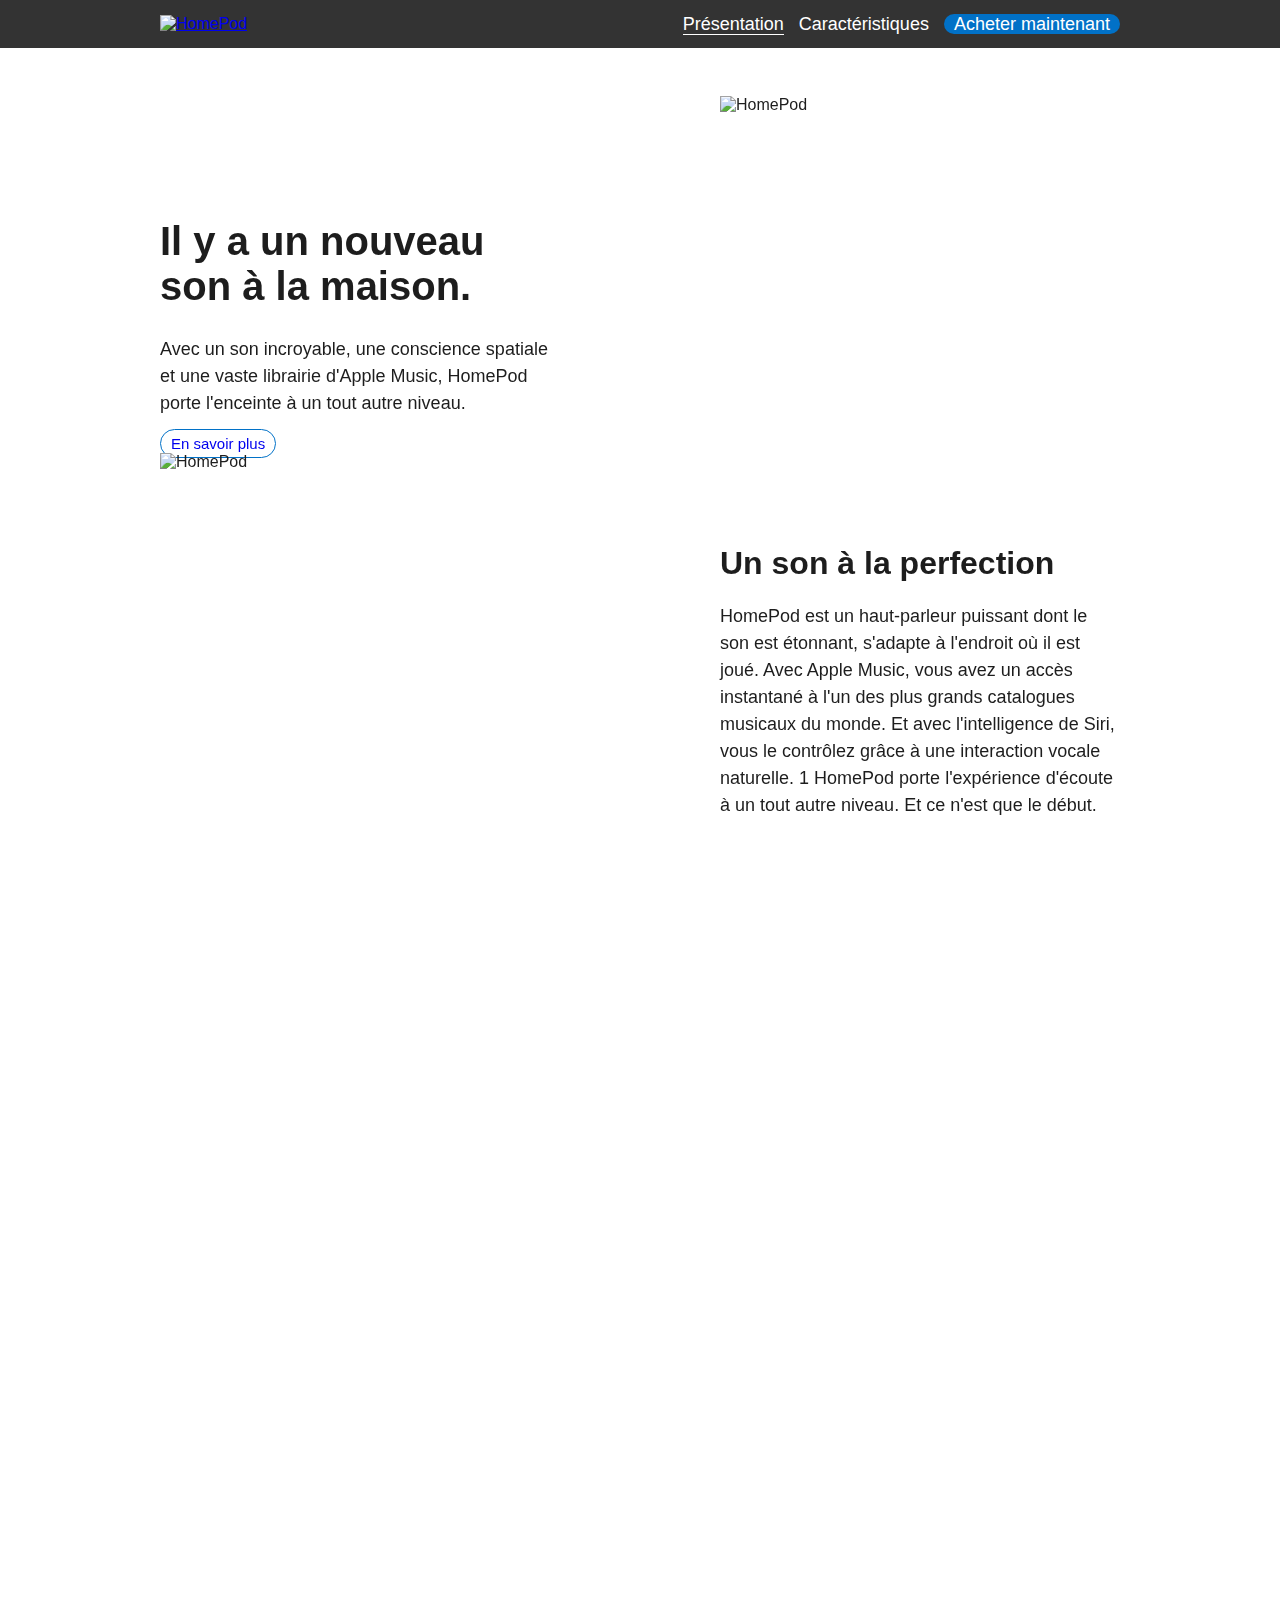
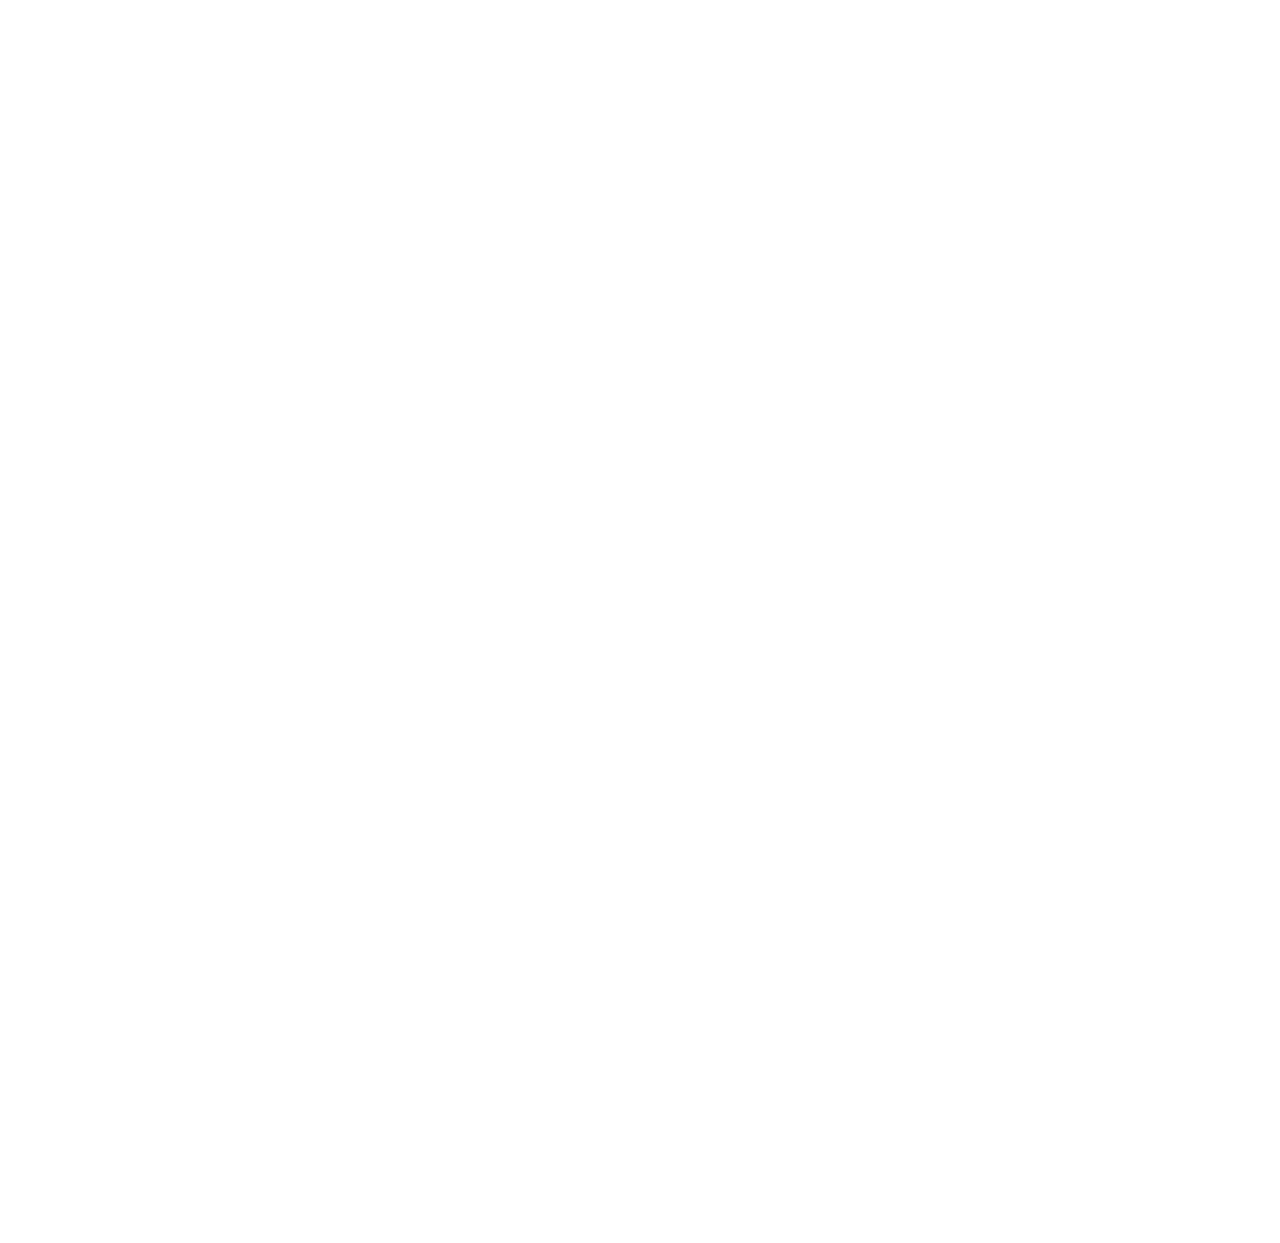
==== TEST/index.html @ 2de63aba "commit 14" ====
<!DOCTYPE html>
<html lang="fr">
<head>
	<meta charset="utf-8"/>
	<title>HomePod</title>
	<meta name="HomePod" content="description de ma page"/>
	<link rel="stylesheet" href="styles/main.css">
	<link rel="stylesheet" href="styles/main_media.css">
	<link href="https://unpkg.com/aos@2.3.1/dist/aos.css" rel="stylesheet">
</head>
<body>
	<header >
		<nav class="container ">
			<a class="logo"href="index.html" title="HomePod.fr">
				<img src="images/logo.png" alt="HomePod">
			</a>
			<div class="menu">
				<ul class="container_flex">
					<li>
						<a href="index.html" title="Présentation" class="current">Présentation</a>
					</li>
					<li>
						<a href="caracteristiques.html" title="Caractéristiques">Caractéristiques</a>
					</li>
					<li>
						<a  class="button_achat" href="achat.html" title="Caractéristiques">Acheter maintenant</a>
					</li>
					
				</ul>
			</div>
		</nav>
	</header>
	<main  class="container">
		<div data-aos="fade-up" data-aos-duration="1500" class=" premier container">
			<div class="premierPos">
				<div class="premier_titre_texte">
					<h1>Il y a un nouveau son à la maison.</h1>
					<p>
						Avec un son incroyable, une conscience spatiale et une vaste librairie d'Apple Music,
						HomePod porte l'enceinte à un tout autre niveau.
					</p>
					<div class="video_pub">
						<a target="_blank" href="https://www.youtube-nocookie.com/embed/305ryPvU6A8?auplay=1" title="pub">En savoir plus</a>
					</div>
				</div>
				<div class="premier_titre_image">
					<img src="images/presentation/homepod_carac.png" alt="HomePod">
				</div>
			</div>
		</div>
		<div data-aos="fade-up" data-aos-duration="1500" class="deuxiemePos">
			<div class="deuxieme_titre_image">
				<img src="images/presentation/homepod_top.png" alt="HomePod">
			</div>
			<div class="deuxieme_titre_texte">
				<h1>Un son à la perfection</h1>
				<p>
					HomePod est un haut-parleur puissant dont le son est étonnant, s'adapte à l'endroit où il est joué. Avec Apple Music, vous avez un accès instantané à l'un des plus grands catalogues musicaux du monde. Et avec l'intelligence de Siri, vous le contrôlez grâce à une interaction vocale naturelle. 1 HomePod porte l'expérience d'écoute à un tout autre niveau. Et ce n'est que le début.
				</p>
			</div>
		</div>
	</div>
	<div data-aos="fade-up" data-aos-duration="1500" class="container">
		<div class="slider">
			<div class="sliderContainer" style="left:0;">
				<div classe="sliderContainer_text">
					<img src="images/presentation/slider/homePod_entier.png" alt="Items 1">
				</div>
				<div classe="sliderContainer_text">
					<img src="images/presentation/slider/image1slide_nontexte.png" alt="Items 2">
				</div>
				<div>
					<img src="images/presentation/slider/image2slide2text1.png" alt="Items 3">
					<div >
						<h2>
							Des basses profondes 
							qui emplissent l’espace.
						</h2>
						<p>
							Le boomer longue portée conçu par Apple est placé au sommet de l’enceinte, orienté vers le haut, ce qui crée une large gamme de basses profondes qui surpasse celle de n’importe quelle enceinte traditionnelle. Un ensemble de six micros, associé 
							à un micro interne avec égaliseur 
							de basses, analyse et compense l’effet 
							de la pièce sur la réponse dans les graves, afin de produire un son riche et régulier. Un puissant moteur pilote le diaphragme sur 20 mm, un exploit pour une enceinte de cette taille. Ainsi les basses se détachent parfaitement, même à faible volume.
						</p>
					</div>
				</div>
				<div classe="sliderContainer_text">
					
					<img src="images/presentation/slider/image3slide3text2.png" alt="Items 4">
					<div>
						<h2>
							Même de loin, 
							il vous entend très bien.
						</h2>
						<p >
							Grâce à six micros placés en cercle, le HomePod capte le son dans toute la pièce. Lorsque vous dites « Dis Siri », le traitement avancé du signal, associé à l’annulation de l’écho et du bruit, permet au HomePod de vous entendre sans que vous ayez à élever la voix, même si vous êtes à l’autre bout de la pièce et que la musique est forte. Dès que le HomePod reconnaît les mots « Dis Siri », ce que vous dites est chiffré et envoyé de façon anonyme aux serveurs Apple, sans être relié à votre identifiant Apple.
						</p>
					</div>
				</div>
				<div>
					
					<img src="images/presentation/slider/image4slide4text3.png" alt="Items 5">
					<div>
						<h2>
							Un son haute fidélité 
							incroyablement enveloppant.
						</h2>
						<p classe="sliderContainer_text">
							Spécialement conçu pour le HomePod, un ensemble de sept tweeters à faisceaux acoustiques, chacun ayant son propre amplificateur, crée un contrôle directionnel exceptionnel. Dotés d’un design à pavillon replié et placés autour de la base, ils envoient le flux musical vers le centre, puis depuis le bas selon un schéma à 360°, ce qui se traduit par une sensation de l’espace très enveloppante. Cela élimine pratiquement toute réflexion sur des surfaces planes et permet d’offrir un son haute définition parfaitement cohérent.
						</p>
					</div>
				</div>
				<div>
					<img src="images/presentation/slider/image1slide.png" alt="Items 2">
					<div>
						<h2>
							Jamais une enceinte
							n’avait eu un tel QI.
						</h2>
						<p classe="sliderContainer_text">
							Une puce A8 conçue par Apple orchestre toutes les remarquables innovations audio qu’intègre le HomePod. Notamment un traitement avancé du signal qui permet à Siri de vous entendre malgré la musique. Un traitement en temps réel digne d’un studio qui maximise les basses tout en réduisant la distorsion à son minimum. Une mise en mémoire tampon encore plus rapide que le temps réel. Et l’upmixing du son direct et du son ambiant. Résultat ? Un son exceptionnel, à chaque écoute.
						</p>
					</div>
				</div>
				<div>
					<img src="images/presentation/slider/homePod_entier_text.png" alt="Items 6">
					<div>
						<h2>
							Jamais une enceinte
							n’avait eu un tel QI.
						</h2>
						<p>
							Le HomePod s’habille d’un tissu mesh d’un seul tenant, pour une esthétique et des performances acoustiques optimales. Disponible en blanc et en gris sidéral, c’est un plaisir à regarder — et à écouter — où que vous soyez dans la pièce.
						</p>
					</div>
				</div>
			</div>
			<div class="navigation">
				<button class="left"><</button>
				<button class="right">></button>
			</div>
			<ul class="pagination">
			</ul>
		</div>
	</div>
	<section data-aos="fade-up" data-aos-duration="1500" class="container">
		<h2 data-aos="fade-up" data-aos-duration="1500">
			Il comprend l’espace. Auto­matiquement.
		</h2>
		<div data-aos="fade-up" data-aos-duration="1500" class="video">
			<video muted autoplay loop id="videoPlayer"width="100%"
			height="auto">
			<source src="images/presentation/video_apple.mp4" type="video/mp4"/></video>
		</div>
		<div data-aos="fade-up" data-aos-duration="1500" class="minititle">
			<div class="info">
				<h3>
					Du sol au plafond
					et d’un mur à l’autre, un son harmonieux dans toute la pièce.
				</h3>
				<p>
					Placez le HomePod n’importe où dans la pièce. Avec la      perception   spatiale,
					il analyse l’acoustique, règle le son
					en fonction de sa propre position et sépare la musique en deux catégories : son direct et son ambiant. Le tout,
					de façon automatique. Le son direct,
					y compris les voix et instruments principaux, est dirigé vers le centre
					de la pièce, tandis que le son ambiant est diffusé dans les canaux gauche
					et droit, et renvoyé par le mur.
					Ainsi, l’espace tout entier se remplit de sonorités riches,parfaitement définies.
				</p>
			</div>
			<div class="info">
				<h3>
					Duo stéréo.Votre son prend une nouvelle dimension.
				</h3>
				<p>
					Une fois appairés, deux HomePod fonctionnent de concert    pour créer instantanément une scène sonore plus large, plus immersive qu’un système stéréo traditionnel. Chaque HomePod détecte automatiquement son emplacement dans la pièce et règle précisément la musique en accord avec l’autre, dès le premier morceau joué. Non seulement une paire stéréo
					de HomePod crée un son qui emplit davantage la pièce, mais elle fournit
					une excellente extension dans les graves, avec une reproduction plus profonde et plus précise des basses fréquences.
				</p>
			</div>
			<div class="info">
				<h3>
					AirPlay 2. Jouez votre musique dans toute
					la maison, depuis
					une même pièce.
				</h3>
				
				<p>
					Lorsque vous placez des HomePod dans plusieurs pièces, les enceintes communiquent entre elles via AirPlay. Vous pouvez donc demander à Siri de jouer du jazz dans le salon et la bande originale de Vaiana
					dans la chambre des enfants, ou de diffuser le même morceau dans toute la maison, de là où vous êtes
					à cet instant.
					Votre musique peut également vous suivre à mesure que vous évoluez dans la maison : il suffit de demander à Siri de déplacer le morceau d’un HomePod à l’autre.
				</p>
			</div>
		</div>
		<!--
			<article class="column">
				<div class="article1_3">
					<h3>
						Du sol au plafond
						et d’un mur à l’autre, un son harmonieux dans toute la pièce.
					</h3>
					<p>
						Placez le HomePod n’importe où dans la pièce. Avec la perception   spatiale,
						il analyse l’acoustique, règle le son
						en fonction de sa propre position et sépare la musique en deux catégories : son direct et son ambiant. Le tout,
						de façon automatique. Le son direct,
						y compris les voix et instruments principaux, est dirigé vers le centre
						de la pièce, tandis que le son ambiant est diffusé dans les canaux gauche
						et droit, et renvoyé par le mur.
						Ainsi, l’espace tout entier se remplit de sonorités riches, parfaitement définies.
					</p>
				</div>
				<div class="article1_3">
					<h3>
						Duo stéréo.Votre son prend une nouvelle dimension.
					</h3>
					<p>
						Une fois appairés, deux HomePod fonctionnent de concert pour créer instantanément une scène sonore plus large, plus immersive qu’un système stéréo traditionnel. Chaque HomePod détecte automatiquement son emplacement dans la pièce et règle précisément la musique en accord avec l’autre, dès le premier morceau joué. Non seulement une paire stéréo
						de HomePod crée un son qui emplit davantage la pièce, mais elle fournit
						une excellente extension dans les graves, avec une reproduction plus profonde et plus précise des basses fréquences.
					</p>
				</div>
				
				<div class="article1_3">
					<h3>
						AirPlay 2. Jouez votre musique dans toute
						la maison, depuis
						une même pièce.
					</h3>
					<p>
						Lorsque vous placez des HomePod dans plusieurs pièces, les enceintes communiquent entre elles via AirPlay. Vous pouvez donc demander à Siri de jouer du jazz dans le salon et la bande originale de Vaiana
						dans la chambre des enfants, ou de diffuser le même morceau dans toute la maison, de là où vous êtes
						à cet instant.
						Votre musique peut également vous suivre à mesure que vous évoluez dans la maison : il suffit de demander à Siri de déplacer le morceau d’un HomePod à l’autre.
					</p>
					<button>
						<a class="achat" href="achat.html" title="Achat">En savoir plus sur AirPlay</a>
					</button>
				</div>
			</article>
		-->
		<article class="audio">
			<h2 data-aos="fade-up" data-aos-duration="1500">Diffusez de l’audio en streaming
				depuis plus de sources, avec AirPlay.</h2>
				<div data-aos="fade-up" data-aos-duration="2500" class="icon_audio">
					<img src="images/presentation/logo_audio/icon_audible.jpg" alt="Audible">
					<img src="images/presentation/logo_audio/icon_livre.jpg" alt="Livre">
					<img src="images/presentation/logo_audio/icon_music.jpg" alt="Amazon Music">
					<img src="images/presentation/logo_audio/icon_spotify.jpg" alt="Potify">
					<img src="images/presentation/logo_audio/icon_apple_music.jpg" alt="Apple Music">
					<img src="images/presentation/logo_audio/icon_podcast.jpg" alt="Podcast">
					<img src="images/presentation/logo_audio/franceinter_icon_large.jpg" alt="Podcast">
					<img src="images/presentation/logo_audio/nrj_icon_large.jpg" alt="Podcast">
					<img src="images/presentation/logo_audio/rmc_icon_large.jpg" alt="Podcast">
					<img src="images/presentation/logo_audio/skyrock_icon_large.jpg" alt="Podcast">
				</div>
			</article>
			<article data-aos="fade-up" data-aos-duration="1500" class="assistant">
				<div class="assistant_image">
					<img src="images/presentation/homepod_noir_blanc.png" alt="">
				</div>
				<div class="assistant_text">
					<h3>Le HomePod abrite un assistant très intelligent.</h3>
					<p>
						Que vous souhaitiez connaître
						l’état de la circulation, les dernières actualités,
						les résultats sportifs ou tout simplement vous pro­gram­mer des rappels divers, Siri est là pour vous prêter main‑forte. Vous pouvez également pro­gram­mer,
						annuler et vérifier vos rendez‑vous inscrits dans Calendrier. Fini, les retards et autres occasions manquées.
					</p>
				</div>
			</article>
		</section>
		
	</main>
	<script src="https://unpkg.com/aos@2.3.1/dist/aos.js"></script>
	<script>
		AOS.init();
	</script>
	<script src="scripts/main.js"></script>
	
</body>
</html>
---- TEST/styles/main.css ----
body {
    margin: 0;
    padding: 0;
    font-family: "SF Pro Text", "Arial", sans-serif;
    font-size: 16px;
    color: #1D1D1D;
}

.container {
    width: 960px;
    margin: 0 auto;
}

img{
    max-width: 100%;
  }


/* HEADER */

header{
    background-color: #333333;
    width: 100%;
}

header img {
    width: 36px;
}

header nav {
    width: 960px;
    height: 48px;
    margin: 0 auto;
    display: flex;
    align-items: center;
    justify-content: space-between;
}

header .menu .container_flex {
    display: flex;
    justify-content: flex-end;
    list-style: none;
}

header nav ul li a {
    text-decoration: none;
    color: white;
    margin-left: 15px;
    font-size: 18px;
}

header nav ul .button_achat{
    background-color:#0171C7;
    border-radius: 15px;
    padding: 0 10px;
    color: white;
    border: none;
    text-decoration: none;
}

header nav ul .button_achat a {
    color: white;
    font-size: 18px;
}

header nav ul li a.current, nav li a:hover{
    border-bottom:1px solid #ffffff;
}

/* HEADER */

/* MAIN */

.premierPos {
    display: flex;
    justify-content: space-between;
}

.premier_titre_texte {
    margin-top: 15%;
    width: 400px;
}

.premier_titre_texte h1{
    font-size: 40px;
    line-height: 45px;
    
}

.premier_titre_texte p{
    font-size: 18px;
    line-height: 27px;
}

.premier_titre_image {
    margin-top: 5%;
    margin-right: 0;
    width: 400px;   
}

.video_pub  a {
    text-decoration: none;
    font-size: 15px;
    padding: 5px 10px;
    border-radius: 15px;
    border: 1px solid #0171C7;
}

.deuxiemePos {
    display: flex;
    justify-content: space-between;
    margin-bottom: 100px;
}

.deuxieme_titre_texte {
    margin-top: 70px;
    width: 400px;
}

.deuxieme_titre_texte h1{
    font-size: 32px;
    line-height: 38px;
    
}

.deuxieme_titre_texte p{
    font-size: 18px;
    line-height: 27px;
}

.deuxieme_titre_image {
    margin-top: 0;
    margin-right: 0;
    width: 500px; 
}

.deuxieme_titre_image img {
    margin-top:0;
    margin-left: 0;
    width : 500px;
    height: 500px;
}

/* SLIDER */

.slider{
    margin:20px 0px;
    width:100%;
    height:510px;
    position:relative;
    overflow:hidden;
    margin-bottom: 100px;
}

.sliderContainer{
    position:absolute;
    top : 0px;
    transition:ease-in 0.5s all;
    will-change: left;
}

.slider{
    margin:20px 0px;
    width:100%;
    height:520px;
    position:relative;
    overflow:hidden;
}

.sliderContainer{
    position:absolute;
    display:flex;
    transition:ease-in 0.5s all;
    will-change: left;
}
.sliderContainer div{
    position: relative;
}
.sliderContainer div div{
    position: absolute;
    width: 280px;
    right: 10%;
    top: 5%;
}

.sliderContainer p {
    color: #1d1d11b0;
}



.left{
    text-decoration: none;
    border: none;
    position: absolute;
    left: 25px;
    top: 50%;
    font-size: 20px;
    color: black;
    background-color: none;
    background-color: rgba(255, 255, 255, 0);
}
.right{
    text-decoration: none;
    border: none;
    position: absolute;
    right: 20px;
    top: 50%;
    font-size: 25px;
    color: black;
    background-color: rgba(255, 255, 255, 0);
    
}

.pagination{
    position: absolute;
    width: 100%;
    display: flex;
    justify-content: center;
    right: 0px;
    bottom: 0px;
    list-style: none;
}

.point{
    height: 10px;
    width: 10px;
    border-radius: 50%;
    border-color: #333333;
    margin: 0px 5px;
    background-color: #BCBCBC;
}
.point.current{
    background: #333333;
}
/* SLIDER */

/* VIDEO */

section > h2 {
    padding: 50px;
    width: 40%;
    margin: 0 auto;
    text-align: center;
    font-size: 32px;
    line-height: 38px;
}

.video {
    margin-bottom: 50px;
}





/* ARTICLE */

.minititle{
    color: black;
    display: flex;
    justify-content: space-between;
    flex-wrap:wrap;
    align-content:flex-start;
    margin-top: 6%;  
}

.minititle .info {
    width: 30%;
    cursor: pointer;
    
}


.minititle .info h3::after {
    content:"v";
    float: right;
    transition: all .3s linear;
    width:13px;
    height:19px;
    
    
}

.info .is_open h3::after{
	transform: rotate(180deg);
}

.minititle .info p{
    overflow: hidden;
    color: #1d1d11b0;
    transition: all .3s;
}

.audio h2 {
    width: 500px;
    font-size: 32px;
    line-height: 48px;
    margin: 0 auto;
    text-align: center;
    margin-bottom: 50px;
}

.icon_audio {
    display: flex;
    justify-content: center;

}
.icon_audio img {
    margin: 0 5px;
    margin-bottom: 100px;
}

.assistant {
    display: flex;
    justify-content: space-between;
}
.assistant .assitant_image img{
    margin-top: 0px;
    margin-right: 0;
    
    
}

.assistant .assistant_text {
    margin-top: 35px;
    
    width: 370px;
}

.assistant .assistant_text h2 {
    font-size: 22px;
    line-height: 33px;
    color: black;
}

.assistant .assistant_text p {
    font-size: 15px;
    line-height: 22.5px;
    color: #707070;
}
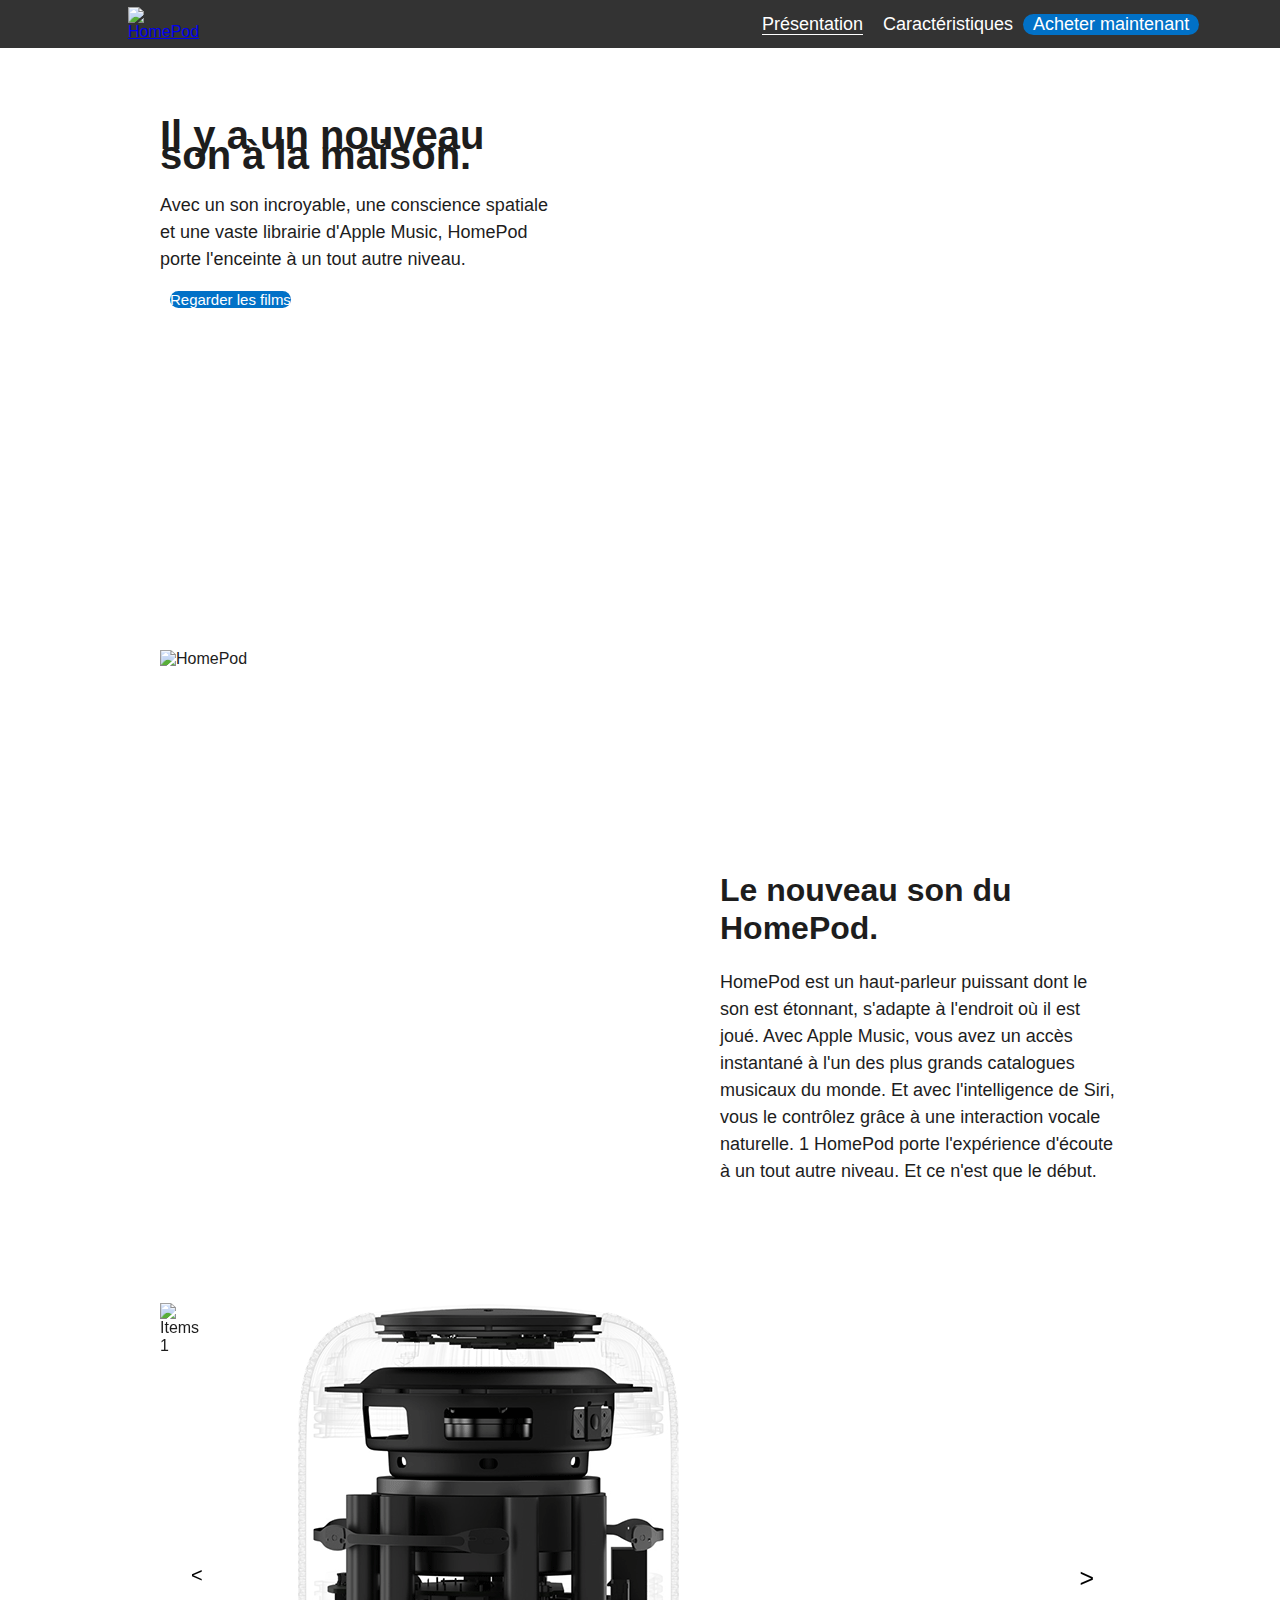
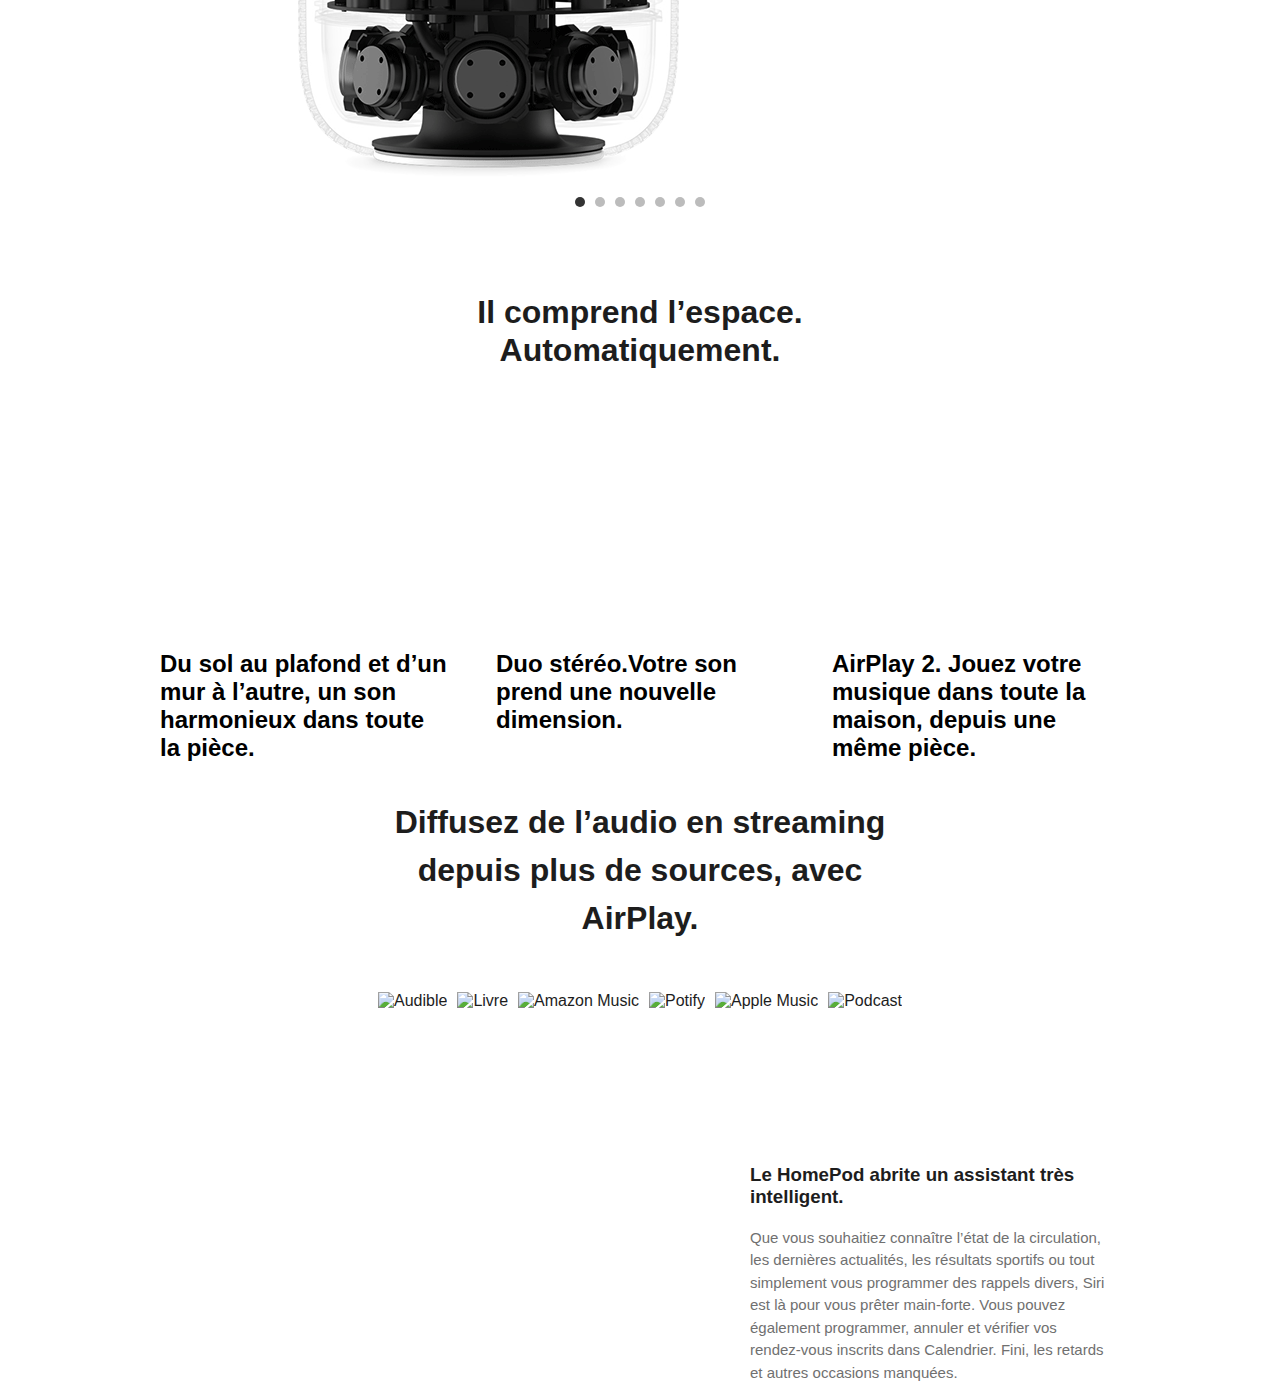
==== commit e8ab3a00: "commit 12" ====
--- a/TEST/index.html
+++ b/TEST/index.html
@@ -5,33 +5,30 @@
 	<title>HomePod</title>
 	<meta name="HomePod" content="description de ma page"/>
 	<link rel="stylesheet" href="styles/main.css">
-	<link rel="stylesheet" href="styles/main_media.css">
-	<link href="https://unpkg.com/aos@2.3.1/dist/aos.css" rel="stylesheet">
 </head>
 <body>
 	<header >
-		<nav class="container ">
-			<a class="logo"href="index.html" title="HomePod.fr">
+		<nav class="containerMenu1 ">
+			<a href="index.html" title="HomePod.fr">
 				<img src="images/logo.png" alt="HomePod">
 			</a>
-			<div class="menu">
-				<ul class="container_flex">
+			<div class="containerMenu2">
+				<ul class="container container_flex">
 					<li>
 						<a href="index.html" title="Présentation" class="current">Présentation</a>
 					</li>
 					<li>
 						<a href="caracteristiques.html" title="Caractéristiques">Caractéristiques</a>
 					</li>
-					<li>
-						<a  class="button_achat" href="achat.html" title="Caractéristiques">Acheter maintenant</a>
+					<li class="button_achat">
+						<a class="achat" href="achat.html" title="Achat">Acheter maintenant</a>
 					</li>
-					
 				</ul>
 			</div>
 		</nav>
 	</header>
-	<main  class="container">
-		<div data-aos="fade-up" data-aos-duration="1500" class=" premier container">
+	<main class="container">
+		<div class=" premier container">
 			<div class="premierPos">
 				<div class="premier_titre_texte">
 					<h1>Il y a un nouveau son à la maison.</h1>
@@ -39,39 +36,39 @@
 						Avec un son incroyable, une conscience spatiale et une vaste librairie d'Apple Music,
 						HomePod porte l'enceinte à un tout autre niveau.
 					</p>
-					<div class="video_pub">
-						<a target="_blank" href="https://www.youtube-nocookie.com/embed/305ryPvU6A8?auplay=1" title="pub">En savoir plus</a>
-					</div>
+					<a class="video_pub" href="videopub.html" title="pub">Regarder les films</a>
 				</div>
 				<div class="premier_titre_image">
-					<img src="images/presentation/homepod_carac.png" alt="HomePod">
-				</div>
-			</div>
-		</div>
-		<div data-aos="fade-up" data-aos-duration="1500" class="deuxiemePos">
+					
+				</div>
+			</div>
+		</div>
+		<div class="deuxiemePos">
 			<div class="deuxieme_titre_image">
 				<img src="images/presentation/homepod_top.png" alt="HomePod">
 			</div>
 			<div class="deuxieme_titre_texte">
-				<h1>Un son à la perfection</h1>
+				<h1>Le nouveau son du HomePod.</h1>
 				<p>
 					HomePod est un haut-parleur puissant dont le son est étonnant, s'adapte à l'endroit où il est joué. Avec Apple Music, vous avez un accès instantané à l'un des plus grands catalogues musicaux du monde. Et avec l'intelligence de Siri, vous le contrôlez grâce à une interaction vocale naturelle. 1 HomePod porte l'expérience d'écoute à un tout autre niveau. Et ce n'est que le début.
 				</p>
 			</div>
 		</div>
 	</div>
-	<div data-aos="fade-up" data-aos-duration="1500" class="container">
+	<div class="container">
 		<div class="slider">
 			<div class="sliderContainer" style="left:0;">
-				<div classe="sliderContainer_text">
+				<div>
 					<img src="images/presentation/slider/homePod_entier.png" alt="Items 1">
-				</div>
-				<div classe="sliderContainer_text">
-					<img src="images/presentation/slider/image1slide_nontexte.png" alt="Items 2">
-				</div>
-				<div>
+					
+				</div>
+				<div>
+					<img src="images/presentation/slider/image1slide.png" alt="Items 2">
+				</div>
+				<div>
+					
 					<img src="images/presentation/slider/image2slide2text1.png" alt="Items 3">
-					<div >
+					<div>
 						<h2>
 							Des basses profondes 
 							qui emplissent l’espace.
@@ -84,7 +81,7 @@
 						</p>
 					</div>
 				</div>
-				<div classe="sliderContainer_text">
+				<div>
 					
 					<img src="images/presentation/slider/image3slide3text2.png" alt="Items 4">
 					<div>
@@ -92,7 +89,7 @@
 							Même de loin, 
 							il vous entend très bien.
 						</h2>
-						<p >
+						<p>
 							Grâce à six micros placés en cercle, le HomePod capte le son dans toute la pièce. Lorsque vous dites « Dis Siri », le traitement avancé du signal, associé à l’annulation de l’écho et du bruit, permet au HomePod de vous entendre sans que vous ayez à élever la voix, même si vous êtes à l’autre bout de la pièce et que la musique est forte. Dès que le HomePod reconnaît les mots « Dis Siri », ce que vous dites est chiffré et envoyé de façon anonyme aux serveurs Apple, sans être relié à votre identifiant Apple.
 						</p>
 					</div>
@@ -105,7 +102,7 @@
 							Un son haute fidélité 
 							incroyablement enveloppant.
 						</h2>
-						<p classe="sliderContainer_text">
+						<p>
 							Spécialement conçu pour le HomePod, un ensemble de sept tweeters à faisceaux acoustiques, chacun ayant son propre amplificateur, crée un contrôle directionnel exceptionnel. Dotés d’un design à pavillon replié et placés autour de la base, ils envoient le flux musical vers le centre, puis depuis le bas selon un schéma à 360°, ce qui se traduit par une sensation de l’espace très enveloppante. Cela élimine pratiquement toute réflexion sur des surfaces planes et permet d’offrir un son haute définition parfaitement cohérent.
 						</p>
 					</div>
@@ -117,13 +114,13 @@
 							Jamais une enceinte
 							n’avait eu un tel QI.
 						</h2>
-						<p classe="sliderContainer_text">
+						<p>
 							Une puce A8 conçue par Apple orchestre toutes les remarquables innovations audio qu’intègre le HomePod. Notamment un traitement avancé du signal qui permet à Siri de vous entendre malgré la musique. Un traitement en temps réel digne d’un studio qui maximise les basses tout en réduisant la distorsion à son minimum. Une mise en mémoire tampon encore plus rapide que le temps réel. Et l’upmixing du son direct et du son ambiant. Résultat ? Un son exceptionnel, à chaque écoute.
 						</p>
 					</div>
 				</div>
 				<div>
-					<img src="images/presentation/slider/homePod_entier_text.png" alt="Items 6">
+					<img src="images/presentation/slider/homePod_entier_text.png" alt="Items 6">-->
 					<div>
 						<h2>
 							Jamais une enceinte
@@ -143,21 +140,21 @@
 			</ul>
 		</div>
 	</div>
-	<section data-aos="fade-up" data-aos-duration="1500" class="container">
-		<h2 data-aos="fade-up" data-aos-duration="1500">
+	<section class="container">
+		<h2>
 			Il comprend l’espace. Auto­matiquement.
 		</h2>
-		<div data-aos="fade-up" data-aos-duration="1500" class="video">
+		<div class="video">
 			<video muted autoplay loop id="videoPlayer"width="100%"
 			height="auto">
 			<source src="images/presentation/video_apple.mp4" type="video/mp4"/></video>
 		</div>
-		<div data-aos="fade-up" data-aos-duration="1500" class="minititle">
+		<div class="minititle">
 			<div class="info">
-				<h3>
+				<h2>
 					Du sol au plafond
 					et d’un mur à l’autre, un son harmonieux dans toute la pièce.
-				</h3>
+				</h2>
 				<p>
 					Placez le HomePod n’importe où dans la pièce. Avec la      perception   spatiale,
 					il analyse l’acoustique, règle le son
@@ -170,9 +167,9 @@
 				</p>
 			</div>
 			<div class="info">
-				<h3>
+				<h2>
 					Duo stéréo.Votre son prend une nouvelle dimension.
-				</h3>
+				</h2>
 				<p>
 					Une fois appairés, deux HomePod fonctionnent de concert    pour créer instantanément une scène sonore plus large, plus immersive qu’un système stéréo traditionnel. Chaque HomePod détecte automatiquement son emplacement dans la pièce et règle précisément la musique en accord avec l’autre, dès le premier morceau joué. Non seulement une paire stéréo
 					de HomePod crée un son qui emplit davantage la pièce, mais elle fournit
@@ -180,11 +177,11 @@
 				</p>
 			</div>
 			<div class="info">
-				<h3>
+				<h2>
 					AirPlay 2. Jouez votre musique dans toute
 					la maison, depuis
 					une même pièce.
-				</h3>
+				</h2>
 				
 				<p>
 					Lorsque vous placez des HomePod dans plusieurs pièces, les enceintes communiquent entre elles via AirPlay. Vous pouvez donc demander à Siri de jouer du jazz dans le salon et la bande originale de Vaiana
@@ -242,22 +239,18 @@
 			</article>
 		-->
 		<article class="audio">
-			<h2 data-aos="fade-up" data-aos-duration="1500">Diffusez de l’audio en streaming
+			<h2>Diffusez de l’audio en streaming
 				depuis plus de sources, avec AirPlay.</h2>
-				<div data-aos="fade-up" data-aos-duration="2500" class="icon_audio">
+				<div class="icon_audio">
 					<img src="images/presentation/logo_audio/icon_audible.jpg" alt="Audible">
 					<img src="images/presentation/logo_audio/icon_livre.jpg" alt="Livre">
 					<img src="images/presentation/logo_audio/icon_music.jpg" alt="Amazon Music">
 					<img src="images/presentation/logo_audio/icon_spotify.jpg" alt="Potify">
 					<img src="images/presentation/logo_audio/icon_apple_music.jpg" alt="Apple Music">
 					<img src="images/presentation/logo_audio/icon_podcast.jpg" alt="Podcast">
-					<img src="images/presentation/logo_audio/franceinter_icon_large.jpg" alt="Podcast">
-					<img src="images/presentation/logo_audio/nrj_icon_large.jpg" alt="Podcast">
-					<img src="images/presentation/logo_audio/rmc_icon_large.jpg" alt="Podcast">
-					<img src="images/presentation/logo_audio/skyrock_icon_large.jpg" alt="Podcast">
 				</div>
 			</article>
-			<article data-aos="fade-up" data-aos-duration="1500" class="assistant">
+			<article class="assistant">
 				<div class="assistant_image">
 					<img src="images/presentation/homepod_noir_blanc.png" alt="">
 				</div>
@@ -274,11 +267,6 @@
 		</section>
 		
 	</main>
-	<script src="https://unpkg.com/aos@2.3.1/dist/aos.js"></script>
-	<script>
-		AOS.init();
-	</script>
 	<script src="scripts/main.js"></script>
-	
 </body>
 </html>
--- a/TEST/styles/main.css
+++ b/TEST/styles/main.css
@@ -11,10 +11,61 @@
     margin: 0 auto;
 }
 
-img{
-    max-width: 100%;
-  }
-
+/* HEADER */
+
+header{
+    background-color: #333333;
+    
+}
+
+header img {
+    width: 36px;
+}
+
+.containerMenu1 {
+    width: 1024px;
+    height: 70px;
+    margin: 0 auto;
+    display: flex;
+    align-items: center;
+    justify-content: space-between;
+}
+
+header .containerMenu2 a {
+    margin: 10px;
+}
+
+
+nav ul {
+    display: flex;
+    justify-content: flex-end;
+    list-style: none;
+}
+
+nav ul li a {
+    text-decoration: none;
+    color: white;
+    margin: 10px;
+    font-size: 18px;
+}
+
+header nav ul .button_achat{
+    background-color:#0171C7;
+    border-radius: 15px;
+    color: white;
+    border: none;
+    text-decoration: none;
+}
+
+header nav ul .button_achat a {
+    text-decoration: none;
+    color: white;
+    font-size: 18px;
+}
+
+header nav ul li a.current, nav li a:hover{
+    border-bottom:1px solid #ffffff;
+}
 
 /* HEADER */
 
@@ -27,8 +78,8 @@
     width: 36px;
 }
 
-header nav {
-    width: 960px;
+header .containerMenu1 {
+    width: 1024px;
     height: 48px;
     margin: 0 auto;
     display: flex;
@@ -36,7 +87,12 @@
     justify-content: space-between;
 }
 
-header .menu .container_flex {
+header .containerMenu2 a {
+    margin: 10px;
+}
+
+
+header nav ul {
     display: flex;
     justify-content: flex-end;
     list-style: none;
@@ -45,20 +101,20 @@
 header nav ul li a {
     text-decoration: none;
     color: white;
-    margin-left: 15px;
+    margin: 10px;
     font-size: 18px;
 }
 
 header nav ul .button_achat{
     background-color:#0171C7;
     border-radius: 15px;
-    padding: 0 10px;
     color: white;
     border: none;
     text-decoration: none;
 }
 
 header nav ul .button_achat a {
+    text-decoration: none;
     color: white;
     font-size: 18px;
 }
@@ -70,20 +126,22 @@
 /* HEADER */
 
 /* MAIN */
-
+.premier {
+    margin-top: 50px;
+}
 .premierPos {
     display: flex;
     justify-content: space-between;
 }
 
 .premier_titre_texte {
-    margin-top: 15%;
+    margin-top: 0px;
     width: 400px;
 }
 
 .premier_titre_texte h1{
     font-size: 40px;
-    line-height: 45px;
+    line-height: 20px;
     
 }
 
@@ -93,18 +151,33 @@
 }
 
 .premier_titre_image {
-    margin-top: 5%;
+    margin-top: 0px;
     margin-right: 0;
-    width: 400px;   
-}
-
-.video_pub  a {
-    text-decoration: none;
+    width: 420px;
+    height: 552px;
+    background: url("../images/presentation/homepod_carac.png" )no-repeat;
+    
+}
+
+.premier_titre_texte a {
+    background-color:#0171C7;
+    border-radius: 15px;
+    color: white;
+    border: none;
+    text-decoration: none;
+}
+
+.premier_titre_texte a {
+    text-decoration: none;
+    color: white;
     font-size: 15px;
-    padding: 5px 10px;
-    border-radius: 15px;
-    border: 1px solid #0171C7;
-}
+    margin: 10px;
+}
+
+
+
+
+
 
 .deuxiemePos {
     display: flex;
@@ -113,7 +186,7 @@
 }
 
 .deuxieme_titre_texte {
-    margin-top: 70px;
+    margin-top: 200px;
     width: 400px;
 }
 
@@ -129,9 +202,8 @@
 }
 
 .deuxieme_titre_image {
-    margin-top: 0;
+    margin-top: 0px;
     margin-right: 0;
-    width: 500px; 
 }
 
 .deuxieme_titre_image img {
@@ -183,11 +255,6 @@
     top: 5%;
 }
 
-.sliderContainer p {
-    color: #1d1d11b0;
-}
-
-
 
 .left{
     text-decoration: none;
@@ -270,25 +337,8 @@
     cursor: pointer;
     
 }
-
-
-.minititle .info h3::after {
-    content:"v";
-    float: right;
-    transition: all .3s linear;
-    width:13px;
-    height:19px;
-    
-    
-}
-
-.info .is_open h3::after{
-	transform: rotate(180deg);
-}
-
 .minititle .info p{
     overflow: hidden;
-    color: #1d1d11b0;
     transition: all .3s;
 }
 
@@ -304,7 +354,6 @@
 .icon_audio {
     display: flex;
     justify-content: center;
-
 }
 .icon_audio img {
     margin: 0 5px;
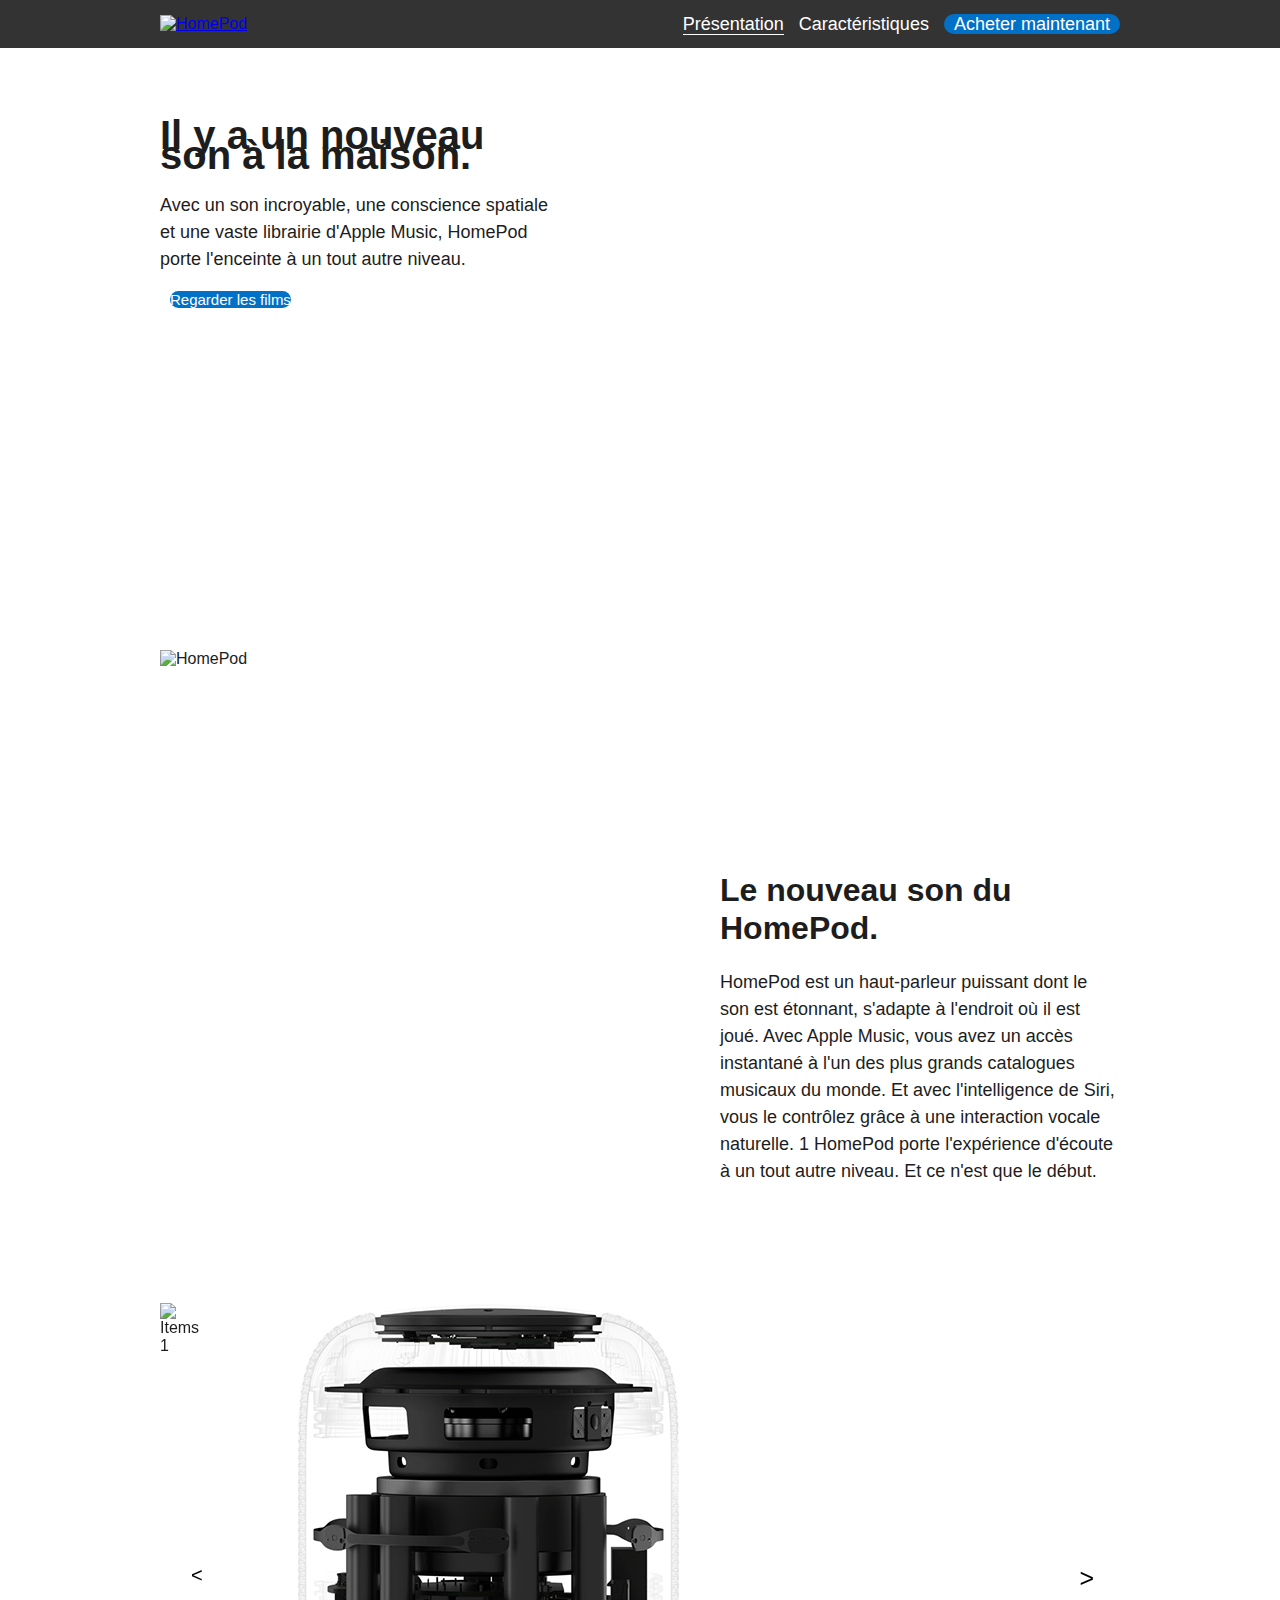
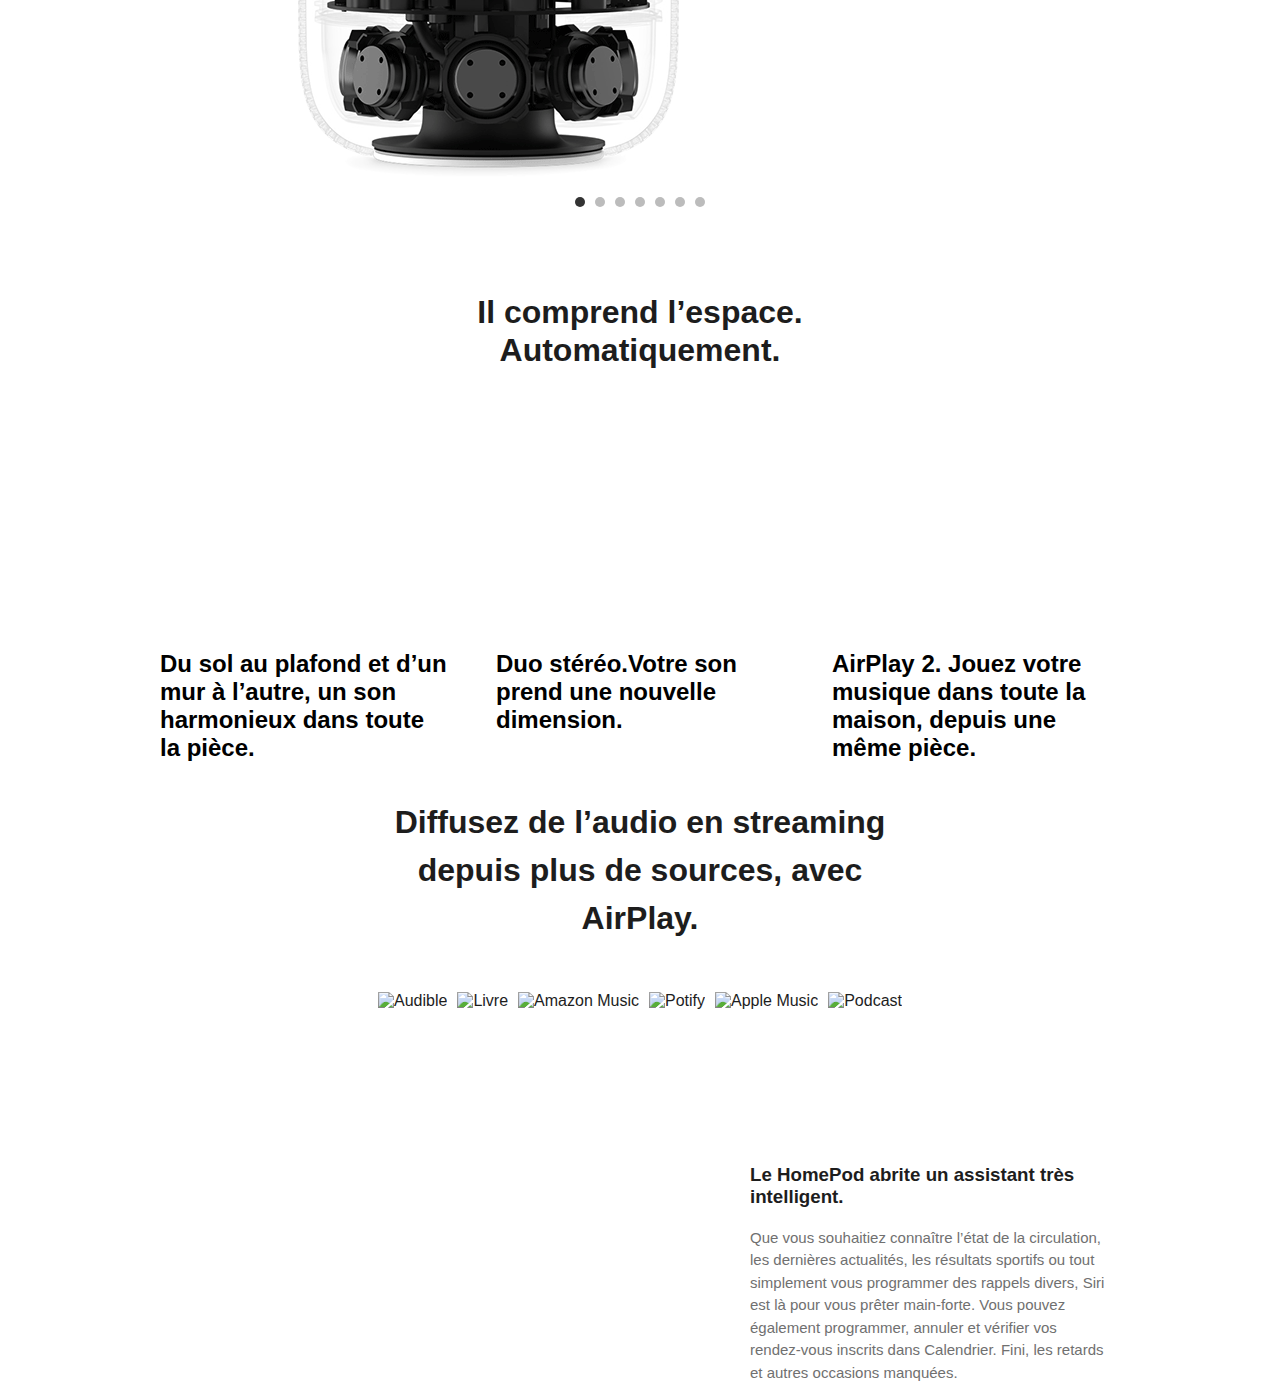
==== commit 4a616988: "commit 16" ====
--- a/TEST/index.html
+++ b/TEST/index.html
@@ -8,21 +8,22 @@
 </head>
 <body>
 	<header >
-		<nav class="containerMenu1 ">
-			<a href="index.html" title="HomePod.fr">
+		<nav class="container ">
+			<a class="logo"href="index.html" title="HomePod.fr">
 				<img src="images/logo.png" alt="HomePod">
 			</a>
-			<div class="containerMenu2">
-				<ul class="container container_flex">
+			<div class="menu">
+				<ul class="container_flex">
 					<li>
 						<a href="index.html" title="Présentation" class="current">Présentation</a>
 					</li>
 					<li>
 						<a href="caracteristiques.html" title="Caractéristiques">Caractéristiques</a>
 					</li>
-					<li class="button_achat">
-						<a class="achat" href="achat.html" title="Achat">Acheter maintenant</a>
+					<li>
+						<a  class="button_achat" href="achat.html" title="Caractéristiques">Acheter maintenant</a>
 					</li>
+
 				</ul>
 			</div>
 		</nav>
@@ -39,7 +40,7 @@
 					<a class="video_pub" href="videopub.html" title="pub">Regarder les films</a>
 				</div>
 				<div class="premier_titre_image">
-					
+
 				</div>
 			</div>
 		</div>
@@ -60,33 +61,33 @@
 			<div class="sliderContainer" style="left:0;">
 				<div>
 					<img src="images/presentation/slider/homePod_entier.png" alt="Items 1">
-					
+
 				</div>
 				<div>
 					<img src="images/presentation/slider/image1slide.png" alt="Items 2">
 				</div>
 				<div>
-					
+
 					<img src="images/presentation/slider/image2slide2text1.png" alt="Items 3">
 					<div>
 						<h2>
-							Des basses profondes 
+							Des basses profondes
 							qui emplissent l’espace.
 						</h2>
 						<p>
-							Le boomer longue portée conçu par Apple est placé au sommet de l’enceinte, orienté vers le haut, ce qui crée une large gamme de basses profondes qui surpasse celle de n’importe quelle enceinte traditionnelle. Un ensemble de six micros, associé 
-							à un micro interne avec égaliseur 
-							de basses, analyse et compense l’effet 
+							Le boomer longue portée conçu par Apple est placé au sommet de l’enceinte, orienté vers le haut, ce qui crée une large gamme de basses profondes qui surpasse celle de n’importe quelle enceinte traditionnelle. Un ensemble de six micros, associé
+							à un micro interne avec égaliseur
+							de basses, analyse et compense l’effet
 							de la pièce sur la réponse dans les graves, afin de produire un son riche et régulier. Un puissant moteur pilote le diaphragme sur 20 mm, un exploit pour une enceinte de cette taille. Ainsi les basses se détachent parfaitement, même à faible volume.
 						</p>
 					</div>
 				</div>
 				<div>
-					
+
 					<img src="images/presentation/slider/image3slide3text2.png" alt="Items 4">
 					<div>
 						<h2>
-							Même de loin, 
+							Même de loin,
 							il vous entend très bien.
 						</h2>
 						<p>
@@ -95,11 +96,11 @@
 					</div>
 				</div>
 				<div>
-					
+
 					<img src="images/presentation/slider/image4slide4text3.png" alt="Items 5">
 					<div>
 						<h2>
-							Un son haute fidélité 
+							Un son haute fidélité
 							incroyablement enveloppant.
 						</h2>
 						<p>
@@ -182,7 +183,7 @@
 					la maison, depuis
 					une même pièce.
 				</h2>
-				
+
 				<p>
 					Lorsque vous placez des HomePod dans plusieurs pièces, les enceintes communiquent entre elles via AirPlay. Vous pouvez donc demander à Siri de jouer du jazz dans le salon et la bande originale de Vaiana
 					dans la chambre des enfants, ou de diffuser le même morceau dans toute la maison, de là où vous êtes
@@ -219,7 +220,7 @@
 						une excellente extension dans les graves, avec une reproduction plus profonde et plus précise des basses fréquences.
 					</p>
 				</div>
-				
+
 				<div class="article1_3">
 					<h3>
 						AirPlay 2. Jouez votre musique dans toute
@@ -265,7 +266,7 @@
 				</div>
 			</article>
 		</section>
-		
+
 	</main>
 	<script src="scripts/main.js"></script>
 </body>
--- a/TEST/styles/main.css
+++ b/TEST/styles/main.css
@@ -11,54 +11,47 @@
     margin: 0 auto;
 }
 
-/* HEADER */
-
 header{
     background-color: #333333;
-    
+    width: 100%;
 }
 
 header img {
     width: 36px;
 }
 
-.containerMenu1 {
-    width: 1024px;
-    height: 70px;
+header nav {
+    width: 960px;
+    height: 48px;
     margin: 0 auto;
     display: flex;
     align-items: center;
     justify-content: space-between;
 }
 
-header .containerMenu2 a {
-    margin: 10px;
-}
-
-
-nav ul {
+header .menu .container_flex {
     display: flex;
     justify-content: flex-end;
     list-style: none;
 }
 
-nav ul li a {
-    text-decoration: none;
-    color: white;
-    margin: 10px;
+header nav ul li a {
+    text-decoration: none;
+    color: white;
+    margin-left: 15px;
     font-size: 18px;
 }
 
 header nav ul .button_achat{
     background-color:#0171C7;
     border-radius: 15px;
+    padding: 0 10px;
     color: white;
     border: none;
     text-decoration: none;
 }
 
 header nav ul .button_achat a {
-    text-decoration: none;
     color: white;
     font-size: 18px;
 }
@@ -66,64 +59,6 @@
 header nav ul li a.current, nav li a:hover{
     border-bottom:1px solid #ffffff;
 }
-
-/* HEADER */
-
-header{
-    background-color: #333333;
-    width: 100%;
-}
-
-header img {
-    width: 36px;
-}
-
-header .containerMenu1 {
-    width: 1024px;
-    height: 48px;
-    margin: 0 auto;
-    display: flex;
-    align-items: center;
-    justify-content: space-between;
-}
-
-header .containerMenu2 a {
-    margin: 10px;
-}
-
-
-header nav ul {
-    display: flex;
-    justify-content: flex-end;
-    list-style: none;
-}
-
-header nav ul li a {
-    text-decoration: none;
-    color: white;
-    margin: 10px;
-    font-size: 18px;
-}
-
-header nav ul .button_achat{
-    background-color:#0171C7;
-    border-radius: 15px;
-    color: white;
-    border: none;
-    text-decoration: none;
-}
-
-header nav ul .button_achat a {
-    text-decoration: none;
-    color: white;
-    font-size: 18px;
-}
-
-header nav ul li a.current, nav li a:hover{
-    border-bottom:1px solid #ffffff;
-}
-
-/* HEADER */
 
 /* MAIN */
 .premier {
@@ -142,7 +77,7 @@
 .premier_titre_texte h1{
     font-size: 40px;
     line-height: 20px;
-    
+
 }
 
 .premier_titre_texte p{
@@ -156,7 +91,7 @@
     width: 420px;
     height: 552px;
     background: url("../images/presentation/homepod_carac.png" )no-repeat;
-    
+
 }
 
 .premier_titre_texte a {
@@ -193,7 +128,7 @@
 .deuxieme_titre_texte h1{
     font-size: 32px;
     line-height: 38px;
-    
+
 }
 
 .deuxieme_titre_texte p{
@@ -276,7 +211,7 @@
     font-size: 25px;
     color: black;
     background-color: rgba(255, 255, 255, 0);
-    
+
 }
 
 .pagination{
@@ -329,13 +264,13 @@
     justify-content: space-between;
     flex-wrap:wrap;
     align-content:flex-start;
-    margin-top: 6%;  
+    margin-top: 6%;
 }
 
 .minititle .info {
     width: 30%;
     cursor: pointer;
-    
+
 }
 .minititle .info p{
     overflow: hidden;
@@ -367,13 +302,13 @@
 .assistant .assitant_image img{
     margin-top: 0px;
     margin-right: 0;
-    
-    
+
+
 }
 
 .assistant .assistant_text {
     margin-top: 35px;
-    
+
     width: 370px;
 }
 
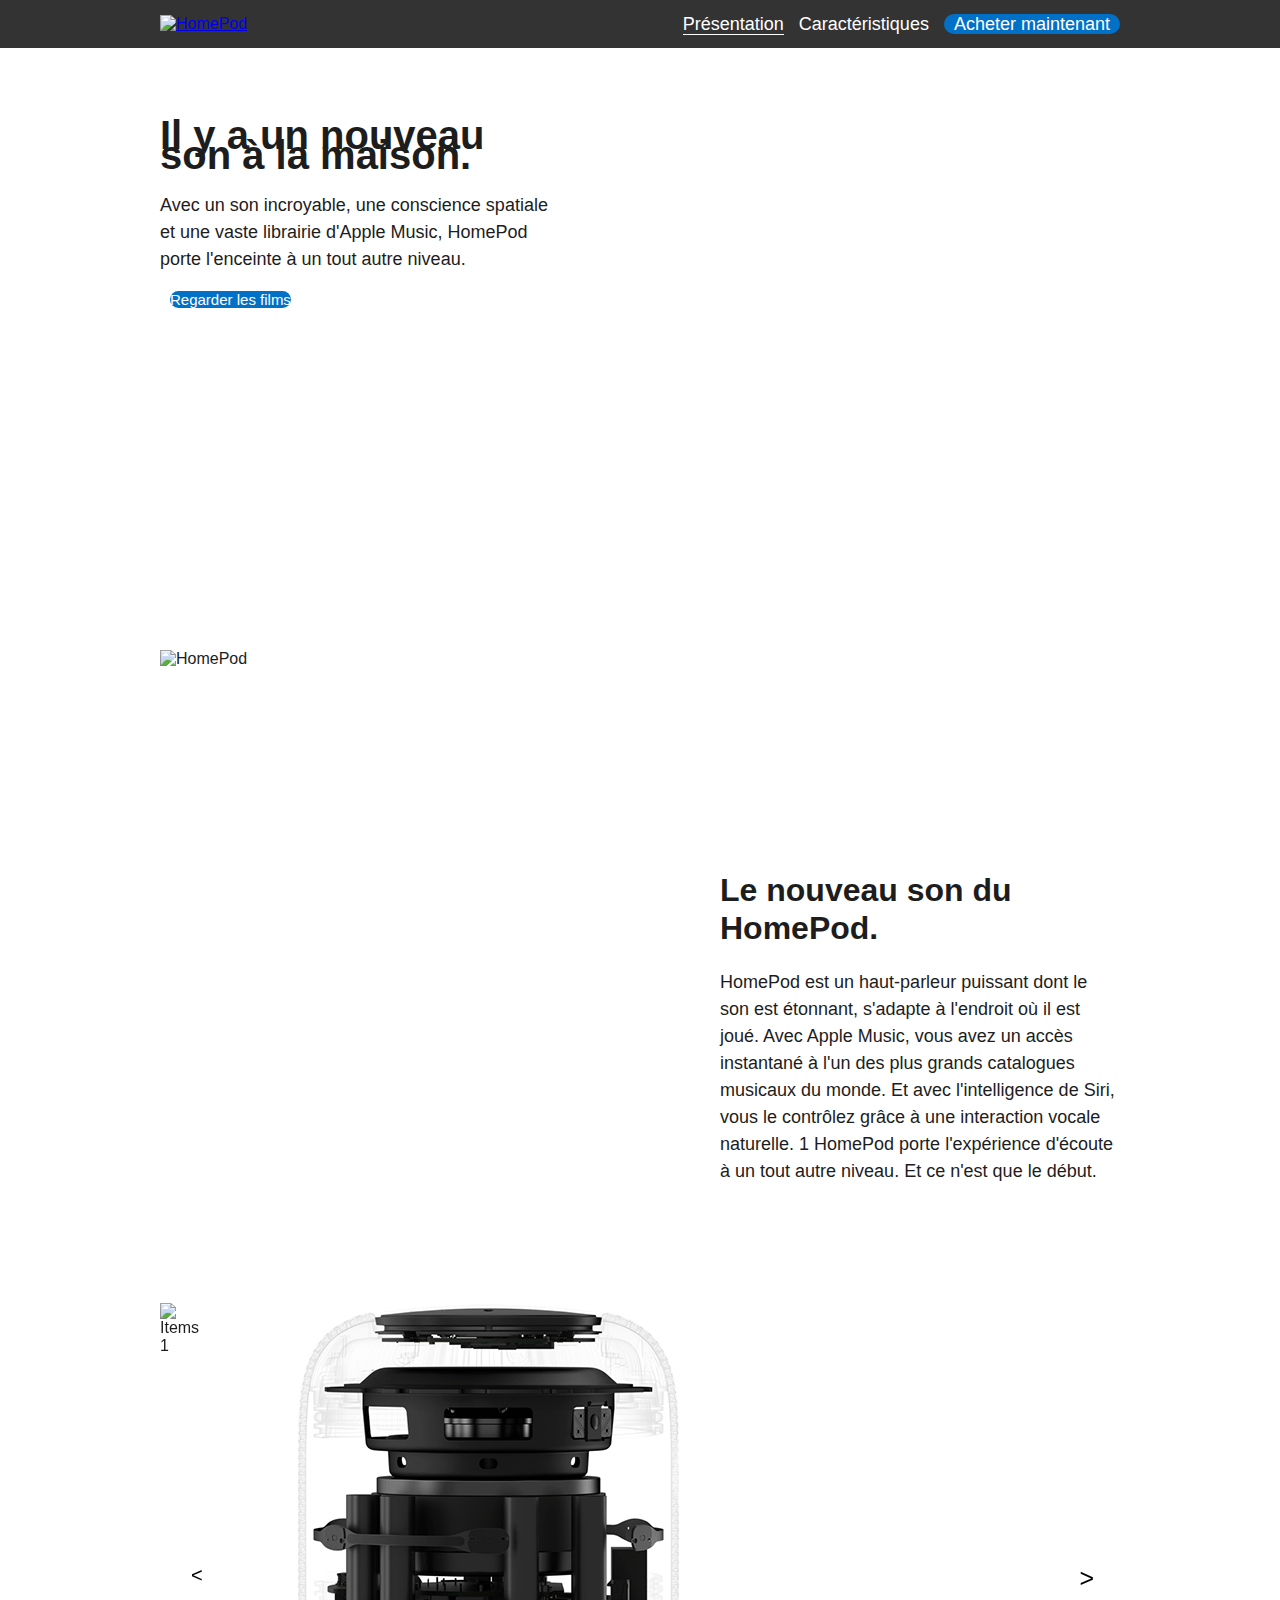
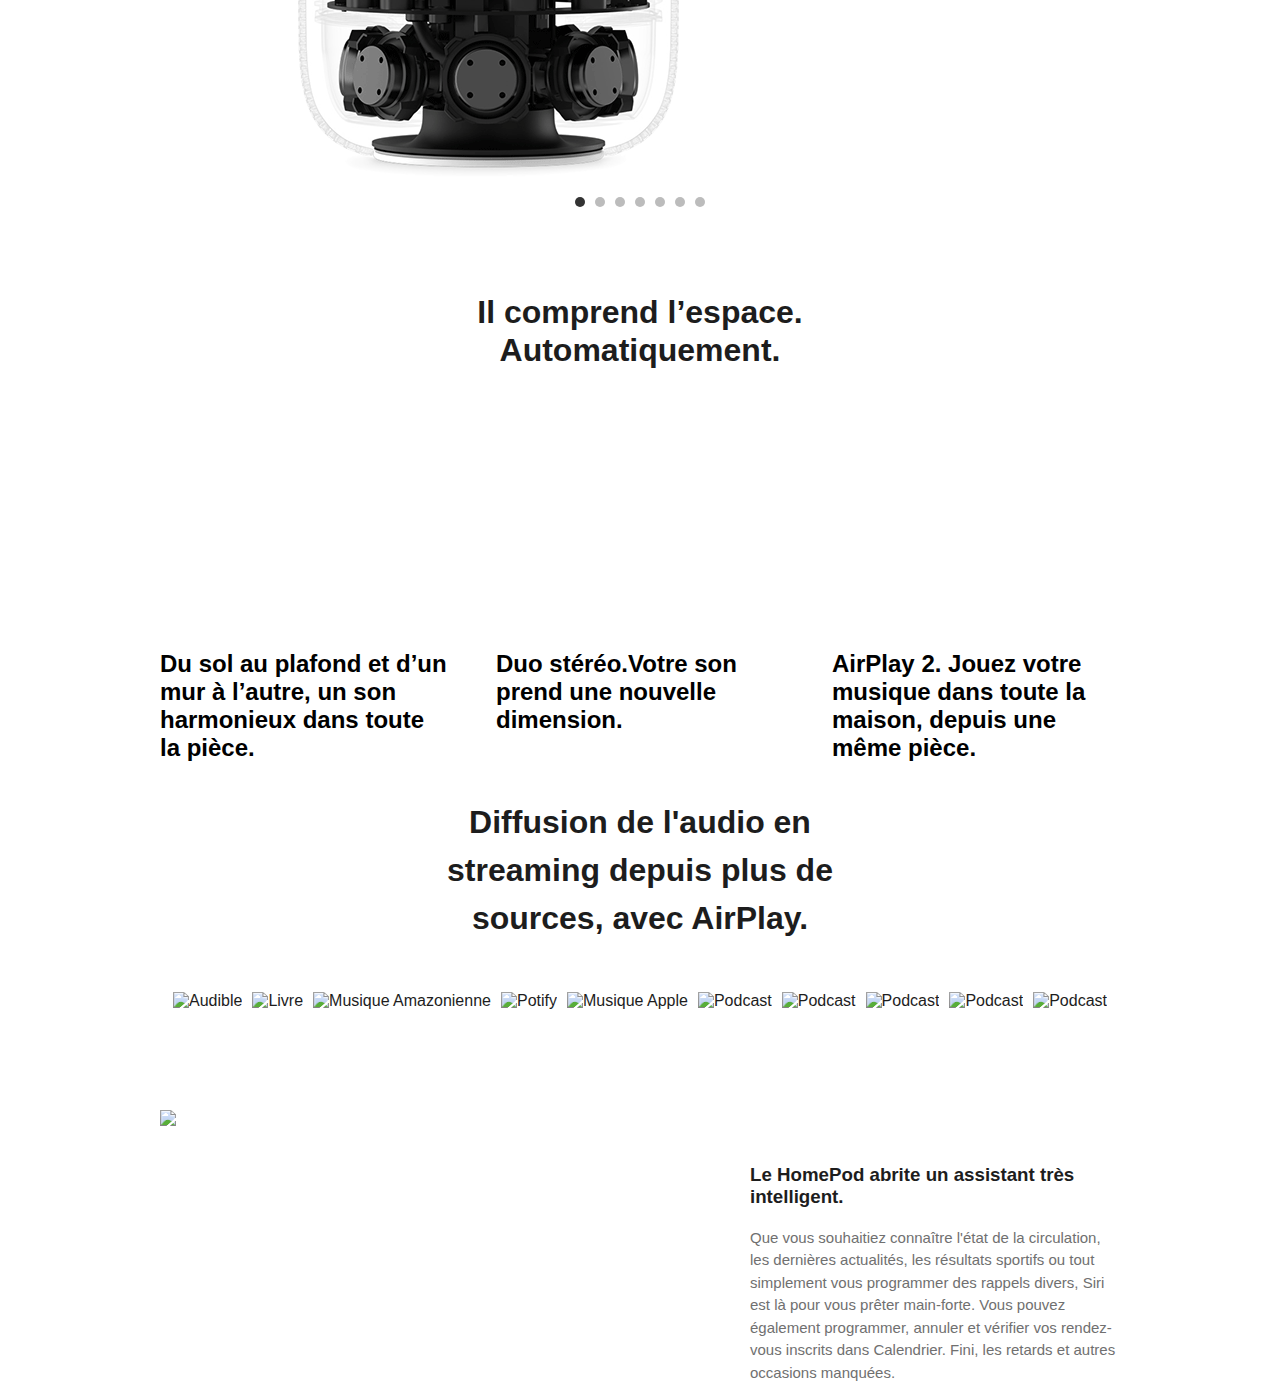
==== commit 490e6f09: "Merge branch 'master' of https://github.com/AntoineBaudot/semaine-int-gration" ====
--- a/TEST/index.html
+++ b/TEST/index.html
@@ -239,32 +239,38 @@
 				</div>
 			</article>
 		-->
-		<article class="audio">
-			<h2>Diffusez de l’audio en streaming
-				depuis plus de sources, avec AirPlay.</h2>
-				<div class="icon_audio">
-					<img src="images/presentation/logo_audio/icon_audible.jpg" alt="Audible">
-					<img src="images/presentation/logo_audio/icon_livre.jpg" alt="Livre">
-					<img src="images/presentation/logo_audio/icon_music.jpg" alt="Amazon Music">
-					<img src="images/presentation/logo_audio/icon_spotify.jpg" alt="Potify">
-					<img src="images/presentation/logo_audio/icon_apple_music.jpg" alt="Apple Music">
-					<img src="images/presentation/logo_audio/icon_podcast.jpg" alt="Podcast">
-				</div>
-			</article>
-			<article class="assistant">
-				<div class="assistant_image">
-					<img src="images/presentation/homepod_noir_blanc.png" alt="">
-				</div>
-				<div class="assistant_text">
-					<h3>Le HomePod abrite un assistant très intelligent.</h3>
-					<p>
+		<article  class = " audio " >
+			<h2 > Diffusion de l'audio en streaming
+				depuis plus de sources, avec AirPlay. </h2 >
+				<div  class = " icon_audio " >
+					<img  src = " images / presentation / logo_audio / icon_audible.jpg "  alt = " Audible " >
+					<img  src = " images / presentation / logo_audio / icon_livre.jpg "  alt = " Livre " >
+					<img  src = " images / presentation / logo_audio / icon_music.jpg "  alt = " Musique Amazonienne " >
+					<img  src = " images / presentation / logo_audio / icon_spotify.jpg "  alt = " Potify " >
+					<img  src = " images / presentation / logo_audio / icon_apple_music.jpg "  alt = " Musique Apple " >
+					<img  src = " images / presentation / logo_audio / icon_podcast.jpg "  alt = " Podcast " >
+					<img  src = " images / presentation / logo_audio / franceinter_icon_large.jpg "  alt = " Podcast " >
+					<img  src = " images / presentation / logo_audio / nrj_icon_large.jpg "  alt = " Podcast " >
+					<img  src = " images / presentation / logo_audio / rmc_icon_large.jpg "  alt = " Podcast " >
+					<img  src = " images / presentation / logo_audio / skyrock_icon_large.jpg "  alt = " Podcast " >
+				</div >
+			</article >
+			<article class = " assistant " >
+				<div  class = " assistant_image " >
+					<img  src = " images / presentation / homepod_noir_blanc.png "  alt = " " >
+				</div >
+				<div  class = " assistant_text " >
+					<h3 > 
+						Le HomePod abrite un assistant très intelligent. 
+					</h3>
+					<p >
 						Que vous souhaitiez connaître
-						l’état de la circulation, les dernières actualités,
-						les résultats sportifs ou tout simplement vous pro­gram­mer des rappels divers, Siri est là pour vous prêter main‑forte. Vous pouvez également pro­gram­mer,
-						annuler et vérifier vos rendez‑vous inscrits dans Calendrier. Fini, les retards et autres occasions manquées.
-					</p>
-				</div>
-			</article>
+						l'état de la circulation, les dernières actualités,
+						les résultats sportifs ou tout simplement vous programmer des rappels divers, Siri est là pour vous prêter main-forte. Vous pouvez également programmer,
+						annuler et vérifier vos rendez-vous inscrits dans Calendrier. Fini, les retards et autres occasions manquées.
+					</p >
+				</div >
+			</article >
 		</section>
 
 	</main>
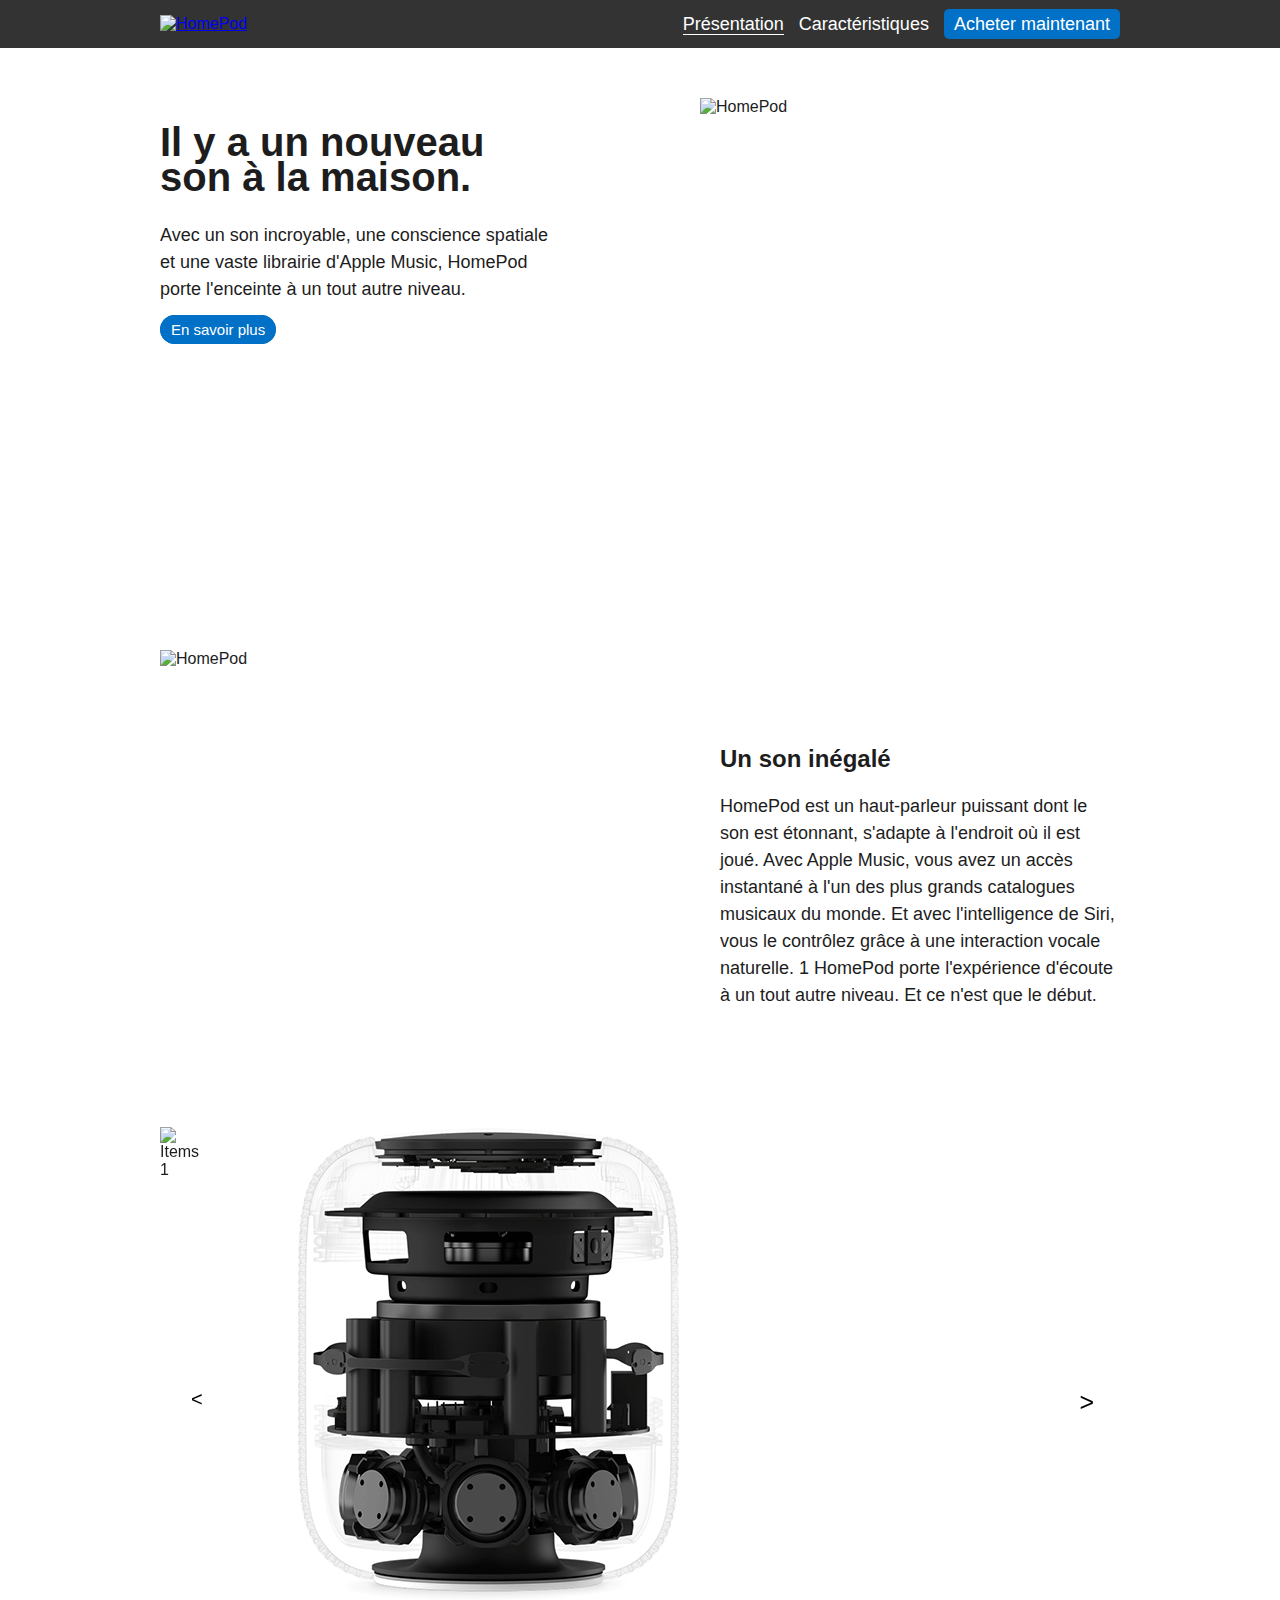
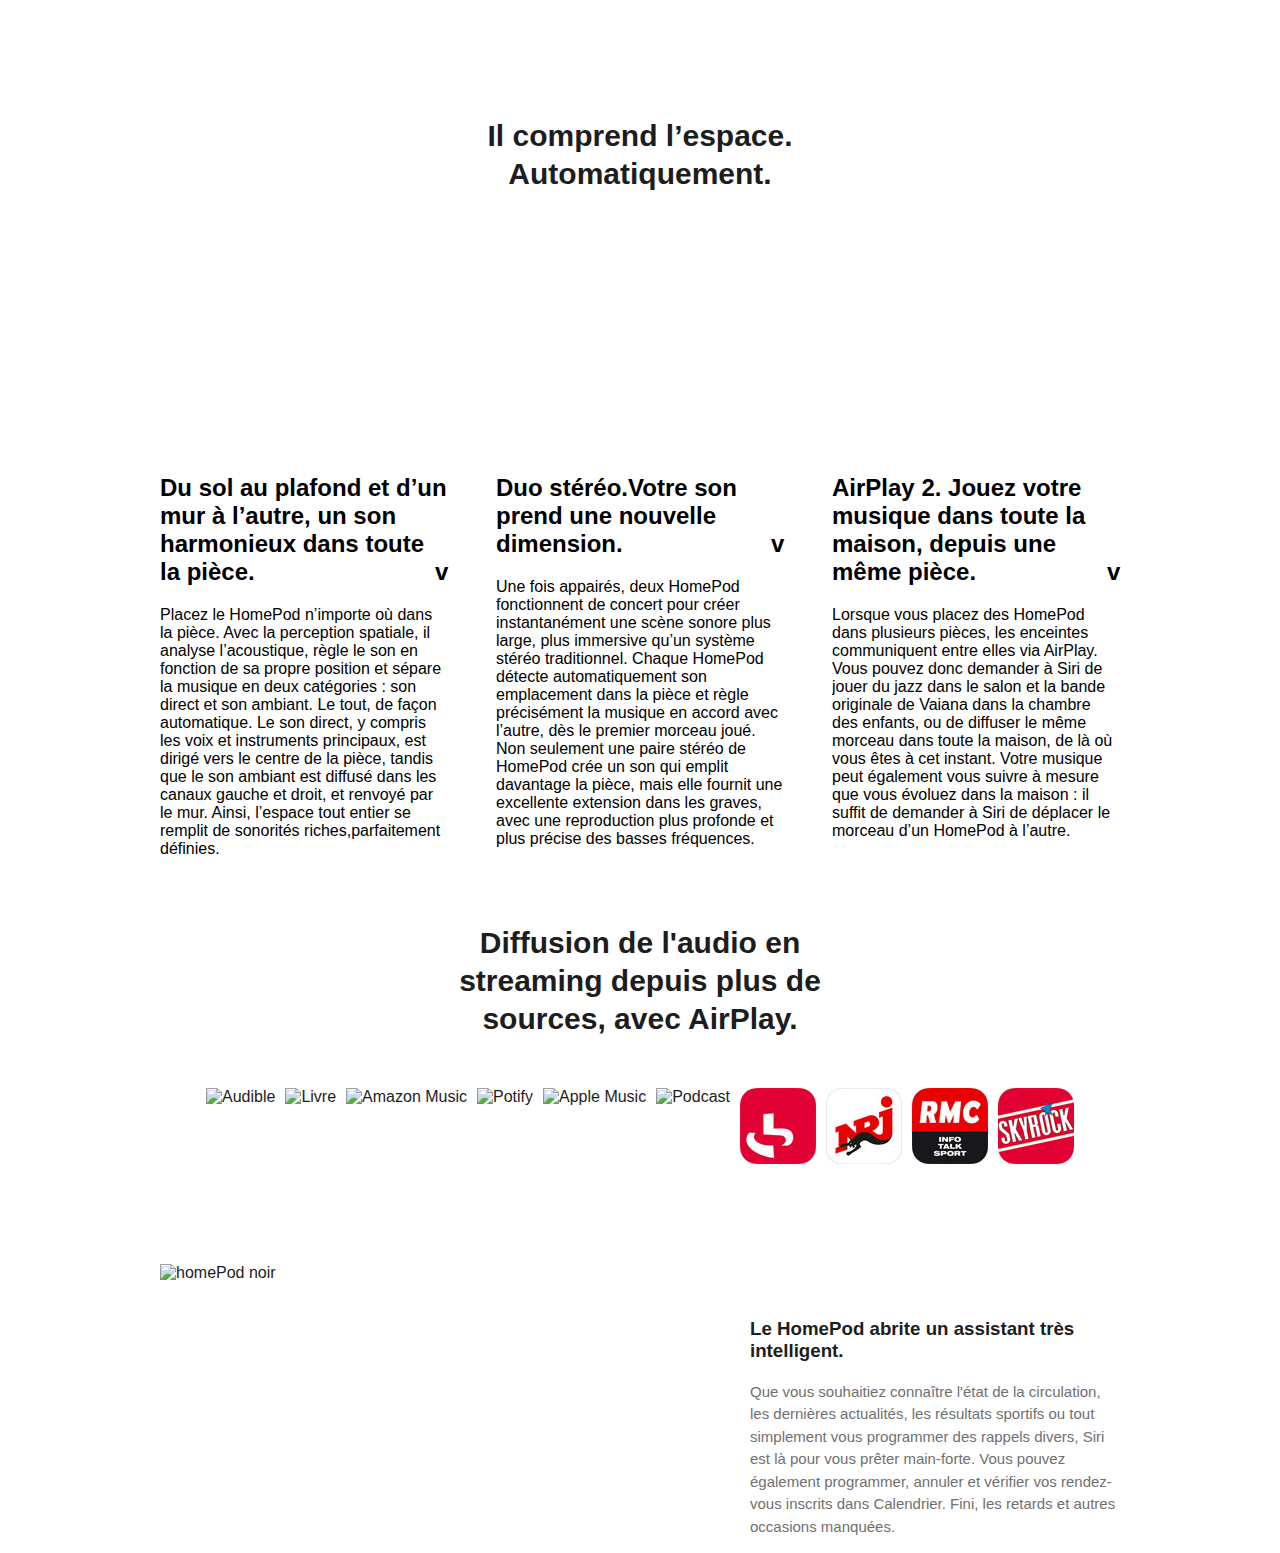
==== commit 5bc63219: "commit20" ====
--- a/TEST/index.html
+++ b/TEST/index.html
@@ -5,6 +5,8 @@
 	<title>HomePod</title>
 	<meta name="HomePod" content="description de ma page"/>
 	<link rel="stylesheet" href="styles/main.css">
+	<link rel="stylesheet" href="styles/main_media.css">
+	
 </head>
 <body>
 	<header >
@@ -23,7 +25,7 @@
 					<li>
 						<a  class="button_achat" href="achat.html" title="Caractéristiques">Acheter maintenant</a>
 					</li>
-
+					
 				</ul>
 			</div>
 		</nav>
@@ -37,19 +39,21 @@
 						Avec un son incroyable, une conscience spatiale et une vaste librairie d'Apple Music,
 						HomePod porte l'enceinte à un tout autre niveau.
 					</p>
-					<a class="video_pub" href="videopub.html" title="pub">Regarder les films</a>
+					<div class="video_pub">
+						<a target="_blank" href="https://www.youtube-nocookie.com/embed/305ryPvU6A8?auplay=1" title="pub">En savoir plus</a>
+					</div>
 				</div>
 				<div class="premier_titre_image">
-
+					<img src="images/presentation/homepod_carac.png" alt="HomePod">
 				</div>
 			</div>
 		</div>
 		<div class="deuxiemePos">
 			<div class="deuxieme_titre_image">
-				<img src="images/presentation/homepod_top.png" alt="HomePod">
+				<img src="images/presentation/homepod_top.png" alt="HomePod">	
 			</div>
 			<div class="deuxieme_titre_texte">
-				<h1>Le nouveau son du HomePod.</h1>
+				<h2>Un son inégalé</h2>
 				<p>
 					HomePod est un haut-parleur puissant dont le son est étonnant, s'adapte à l'endroit où il est joué. Avec Apple Music, vous avez un accès instantané à l'un des plus grands catalogues musicaux du monde. Et avec l'intelligence de Siri, vous le contrôlez grâce à une interaction vocale naturelle. 1 HomePod porte l'expérience d'écoute à un tout autre niveau. Et ce n'est que le début.
 				</p>
@@ -61,13 +65,13 @@
 			<div class="sliderContainer" style="left:0;">
 				<div>
 					<img src="images/presentation/slider/homePod_entier.png" alt="Items 1">
-
+					
 				</div>
 				<div>
 					<img src="images/presentation/slider/image1slide.png" alt="Items 2">
 				</div>
 				<div>
-
+					
 					<img src="images/presentation/slider/image2slide2text1.png" alt="Items 3">
 					<div>
 						<h2>
@@ -83,7 +87,7 @@
 					</div>
 				</div>
 				<div>
-
+					
 					<img src="images/presentation/slider/image3slide3text2.png" alt="Items 4">
 					<div>
 						<h2>
@@ -96,7 +100,7 @@
 					</div>
 				</div>
 				<div>
-
+					
 					<img src="images/presentation/slider/image4slide4text3.png" alt="Items 5">
 					<div>
 						<h2>
@@ -183,7 +187,7 @@
 					la maison, depuis
 					une même pièce.
 				</h2>
-
+				
 				<p>
 					Lorsque vous placez des HomePod dans plusieurs pièces, les enceintes communiquent entre elles via AirPlay. Vous pouvez donc demander à Siri de jouer du jazz dans le salon et la bande originale de Vaiana
 					dans la chambre des enfants, ou de diffuser le même morceau dans toute la maison, de là où vous êtes
@@ -220,7 +224,7 @@
 						une excellente extension dans les graves, avec une reproduction plus profonde et plus précise des basses fréquences.
 					</p>
 				</div>
-
+				
 				<div class="article1_3">
 					<h3>
 						AirPlay 2. Jouez votre musique dans toute
@@ -239,41 +243,43 @@
 				</div>
 			</article>
 		-->
-		<article  class = " audio " >
-			<h2 > Diffusion de l'audio en streaming
-				depuis plus de sources, avec AirPlay. </h2 >
-				<div  class = " icon_audio " >
-					<img  src = " images / presentation / logo_audio / icon_audible.jpg "  alt = " Audible " >
-					<img  src = " images / presentation / logo_audio / icon_livre.jpg "  alt = " Livre " >
-					<img  src = " images / presentation / logo_audio / icon_music.jpg "  alt = " Musique Amazonienne " >
-					<img  src = " images / presentation / logo_audio / icon_spotify.jpg "  alt = " Potify " >
-					<img  src = " images / presentation / logo_audio / icon_apple_music.jpg "  alt = " Musique Apple " >
-					<img  src = " images / presentation / logo_audio / icon_podcast.jpg "  alt = " Podcast " >
-					<img  src = " images / presentation / logo_audio / franceinter_icon_large.jpg "  alt = " Podcast " >
-					<img  src = " images / presentation / logo_audio / nrj_icon_large.jpg "  alt = " Podcast " >
-					<img  src = " images / presentation / logo_audio / rmc_icon_large.jpg "  alt = " Podcast " >
-					<img  src = " images / presentation / logo_audio / skyrock_icon_large.jpg "  alt = " Podcast " >
-				</div >
-			</article >
-			<article class = " assistant " >
-				<div  class = " assistant_image " >
-					<img  src = " images / presentation / homepod_noir_blanc.png "  alt = " " >
-				</div >
-				<div  class = " assistant_text " >
-					<h3 > 
-						Le HomePod abrite un assistant très intelligent. 
-					</h3>
-					<p >
-						Que vous souhaitiez connaître
-						l'état de la circulation, les dernières actualités,
-						les résultats sportifs ou tout simplement vous programmer des rappels divers, Siri est là pour vous prêter main-forte. Vous pouvez également programmer,
-						annuler et vérifier vos rendez-vous inscrits dans Calendrier. Fini, les retards et autres occasions manquées.
-					</p >
-				</div >
-			</article >
-		</section>
-
-	</main>
-	<script src="scripts/main.js"></script>
+		<article  class = "audio" >
+			<h2 > 
+				Diffusion de l'audio en streaming
+				depuis plus de sources, avec AirPlay. 
+			</h2 >
+			<div  class = " container icon_audio " >
+				<img src="images/presentation/logo_audio/icon_audible.jpg" alt="Audible">
+				<img src="images/presentation/logo_audio/icon_livre.jpg" alt="Livre">
+				<img src="images/presentation/logo_audio/icon_music.jpg" alt="Amazon Music">
+				<img src="images/presentation/logo_audio/icon_spotify.jpg" alt="Potify">
+				<img src="images/presentation/logo_audio/icon_apple_music.jpg" alt="Apple Music">
+				<img src="images/presentation/logo_audio/icon_podcast.jpg" alt="Podcast">
+				<img src="images/presentation/logo_audio/franceinter_icon_large.jpg" alt="Podcast">
+				<img src="images/presentation/logo_audio/nrj_icon_large.jpg" alt="Podcast">
+				<img src="images/presentation/logo_audio/rmc_icon_large.jpg" alt="Podcast">
+				<img src="images/presentation/logo_audio/skyrock_icon_large.jpg" alt="Podcast">
+			</div >
+		</article >
+		<article class = " assistant " >
+			<div  class = " assistant_image " >
+				<img  src = " images/presentation/homepod_noir_blanc.png "  alt = "homePod noir " >
+			</div >
+			<div  class = "assistant_text" >
+				<h3> 
+					Le HomePod abrite un assistant très intelligent. 
+				</h3>
+				<p>
+					Que vous souhaitiez connaître
+					l'état de la circulation, les dernières actualités,
+					les résultats sportifs ou tout simplement vous programmer des rappels divers, Siri est là pour vous prêter main-forte. Vous pouvez également programmer,
+					annuler et vérifier vos rendez-vous inscrits dans Calendrier. Fini, les retards et autres occasions manquées.
+				</p>
+			</div>
+		</article >
+	</section>
+	
+</main>
+<script src="scripts/main.js"></script>
 </body>
 </html>
--- a/TEST/styles/main.css
+++ b/TEST/styles/main.css
@@ -44,8 +44,8 @@
 
 header nav ul .button_achat{
     background-color:#0171C7;
-    border-radius: 15px;
-    padding: 0 10px;
+    border-radius: 5px;
+    padding: 5px 10px;
     color: white;
     border: none;
     text-decoration: none;
@@ -76,22 +76,22 @@
 
 .premier_titre_texte h1{
     font-size: 40px;
-    line-height: 20px;
-
+    line-height: 35px;
+    
 }
 
 .premier_titre_texte p{
     font-size: 18px;
     line-height: 27px;
 }
-
+.premier_titre_image img{
+    width: 100%;
+}
 .premier_titre_image {
     margin-top: 0px;
     margin-right: 0;
     width: 420px;
     height: 552px;
-    background: url("../images/presentation/homepod_carac.png" )no-repeat;
-
 }
 
 .premier_titre_texte a {
@@ -102,12 +102,7 @@
     text-decoration: none;
 }
 
-.premier_titre_texte a {
-    text-decoration: none;
-    color: white;
-    font-size: 15px;
-    margin: 10px;
-}
+
 
 
 
@@ -121,14 +116,14 @@
 }
 
 .deuxieme_titre_texte {
-    margin-top: 200px;
+    margin-top: 75px;
     width: 400px;
 }
 
 .deuxieme_titre_texte h1{
     font-size: 32px;
     line-height: 38px;
-
+    
 }
 
 .deuxieme_titre_texte p{
@@ -150,25 +145,11 @@
 
 /* SLIDER */
 
+
+
 .slider{
     margin:20px 0px;
-    width:100%;
-    height:510px;
-    position:relative;
-    overflow:hidden;
-    margin-bottom: 100px;
-}
-
-.sliderContainer{
-    position:absolute;
-    top : 0px;
-    transition:ease-in 0.5s all;
-    will-change: left;
-}
-
-.slider{
-    margin:20px 0px;
-    width:100%;
+    width:960px;
     height:520px;
     position:relative;
     overflow:hidden;
@@ -211,7 +192,7 @@
     font-size: 25px;
     color: black;
     background-color: rgba(255, 255, 255, 0);
-
+    
 }
 
 .pagination{
@@ -239,24 +220,28 @@
 
 /* VIDEO */
 
+.video_pub  a {
+    text-decoration: none;
+    font-size: 15px;
+    padding: 5px 10px;
+    border-radius: 15px;
+    border: 1px solid #0171C7;
+}
+
+
+
+
+
+/* ARTICLE */
 section > h2 {
     padding: 50px;
     width: 40%;
     margin: 0 auto;
     text-align: center;
-    font-size: 32px;
+    font-size: 30px;
     line-height: 38px;
 }
 
-.video {
-    margin-bottom: 50px;
-}
-
-
-
-
-
-/* ARTICLE */
 
 .minititle{
     color: black;
@@ -270,20 +255,34 @@
 .minititle .info {
     width: 30%;
     cursor: pointer;
-
+    
+}
+
+.minititle .info h2::after {
+    content:"v";
+    float: right;
+    transition: all .3s linear;
+    width:13px;
+    height:19px;
+    
+    
+}
+
+.info .is_open h2::after{
+	transform: rotate(180deg);
 }
 .minititle .info p{
     overflow: hidden;
     transition: all .3s;
 }
 
-.audio h2 {
-    width: 500px;
-    font-size: 32px;
-    line-height: 48px;
+article> h2 {
+    padding: 50px;
+    width: 40%;
     margin: 0 auto;
     text-align: center;
-    margin-bottom: 50px;
+    font-size: 30px;
+    line-height: 38px;
 }
 
 .icon_audio {
@@ -302,13 +301,13 @@
 .assistant .assitant_image img{
     margin-top: 0px;
     margin-right: 0;
-
-
+    
+    
 }
 
 .assistant .assistant_text {
     margin-top: 35px;
-
+    
     width: 370px;
 }
 
--- a/TEST/styles/main_media.css
+++ b/TEST/styles/main_media.css
@@ -0,0 +1,227 @@
+@media screen and (min-width:960px) and (max-width:1024px)
+{
+    .container {
+        width: 960px;
+    }
+    
+    .premier {
+        margin-top: 50px;
+    }
+    .premierPos {
+        display: flex;
+        flex-direction: column;
+        align-items: center;
+    }
+    
+    .premier_titre_texte {
+        text-align: center;
+    }
+    
+    .premier_titre_texte h1{
+        font-size: 30px;
+        line-height: 35px;
+        width: 320px;
+        margin: 0 auto;
+    }
+    
+    .premier_titre_texte p{
+        font-size: 15px;
+        line-height: 20px;
+    }
+    .premier_titre_image img{
+        width: 100%;
+    }
+    .premier_titre_image {
+        margin-top: 25px;
+        width: 400px;
+        height: 532px;
+    }
+    
+    .deuxiemePos {
+        display: flex;
+        flex-direction: column;
+        align-items: center;
+    }
+    
+    .deuxieme_titre_texte {
+        text-align: center;
+        margin-top: 25px;
+    }
+    
+    .deuxieme_titre_texte h2{
+        font-size: 32px;
+        line-height: 38px;
+        
+    }
+    
+    .deuxieme_titre_texte p{
+        font-size: 18px;
+        line-height: 27px;
+    }
+    
+    .deuxieme_titre_image {
+        margin-top: 25px;
+        width: 400px;
+        
+    }
+    
+    .deuxieme_titre_image img {
+        margin-top:0;
+        margin-left: 0;
+        width : 400px;
+        height: 400px;
+    }
+
+    /*SLIDER*/
+
+    .slider{
+        margin:20px 0px;
+        width:100%;
+        height:410px;
+        position:relative;
+        overflow:hidden;
+        margin-bottom: 50px;
+    }
+    
+    .sliderContainer{
+        position:absolute;
+        top : 0px;
+        transition:ease-in 0.5s all;
+        will-change: left;
+    }
+    
+    .slider{
+        margin:20px 0px;
+        width:100%;
+        height:520px;
+        position:relative;
+        overflow:hidden;
+    }
+    
+    .sliderContainer{
+        position:absolute;
+        display:flex;
+        transition:ease-in 0.5s all;
+        will-change: left;
+    }
+
+    .sliderContainer img {
+        width: 768px;
+    }
+    .sliderContainer div{
+        position: relative;
+    }
+    .sliderContainer div div{
+        position: absolute;
+        width: 280px;
+        right: 10%;
+        top: 5%;
+    }
+    
+    
+    .left{
+        text-decoration: none;
+        border: none;
+        position: absolute;
+        left: 25px;
+        top: 40%;
+        font-size: 20px;
+        color: black;
+        background-color: none;
+        background-color: rgba(255, 255, 255, 0);
+    }
+    .right{
+        text-decoration: none;
+        border: none;
+        position: absolute;
+        right: 20px;
+        top: 40%;
+        font-size: 25px;
+        color: black;
+        background-color: rgba(255, 255, 255, 0);
+    
+    }
+    
+    .pagination{
+        position: absolute;
+        width: 100%;
+        display: flex;
+        justify-content: center;
+        right: 0px;
+        bottom: 50px;
+        list-style: none;
+    }
+    
+    .point{
+        height: 10px;
+        width: 10px;
+        border-radius: 50%;
+        border-color: #333333;
+        margin: 0px 5px;
+        background-color: #BCBCBC;
+    }
+    .point.current{
+        background: #333333;
+    }
+
+    /*ARTICLE*/
+    
+    .audio > h2 {
+        padding: 50px;
+        width: 70%;
+        margin: 0 auto;
+        text-align: center;
+        font-size: 30px;
+        line-height: 38px;
+    }
+    .assistant {
+        display: flex;
+        flex-direction: column;
+        align-items: center;
+
+    }
+    .assistant .assitant_image img{
+        margin-top: 0px;
+        margin-right: 0;
+        
+        
+    }
+    
+    .assistant .assistant_text {
+        margin-top: 35px;
+        text-align: center;
+        width: 370px;
+    }
+    
+    .assistant .assistant_text h3 {
+        font-size: 25px;
+        line-height: 35px;
+        color: black;
+    }
+    
+    .assistant .assistant_text p {
+        font-size: 15px;
+        line-height: 20px;
+        color: #707070;
+    }
+    
+    
+}
+
+@media screen and (min-width:600px) and (max-width:768px){
+    .container{
+        width:100%;
+    }    
+}
+
+@media screen and (max-width:600px)
+{
+    .container{
+        width:100%;
+    }
+    
+    h2{
+        text-align: center;
+    }
+    
+}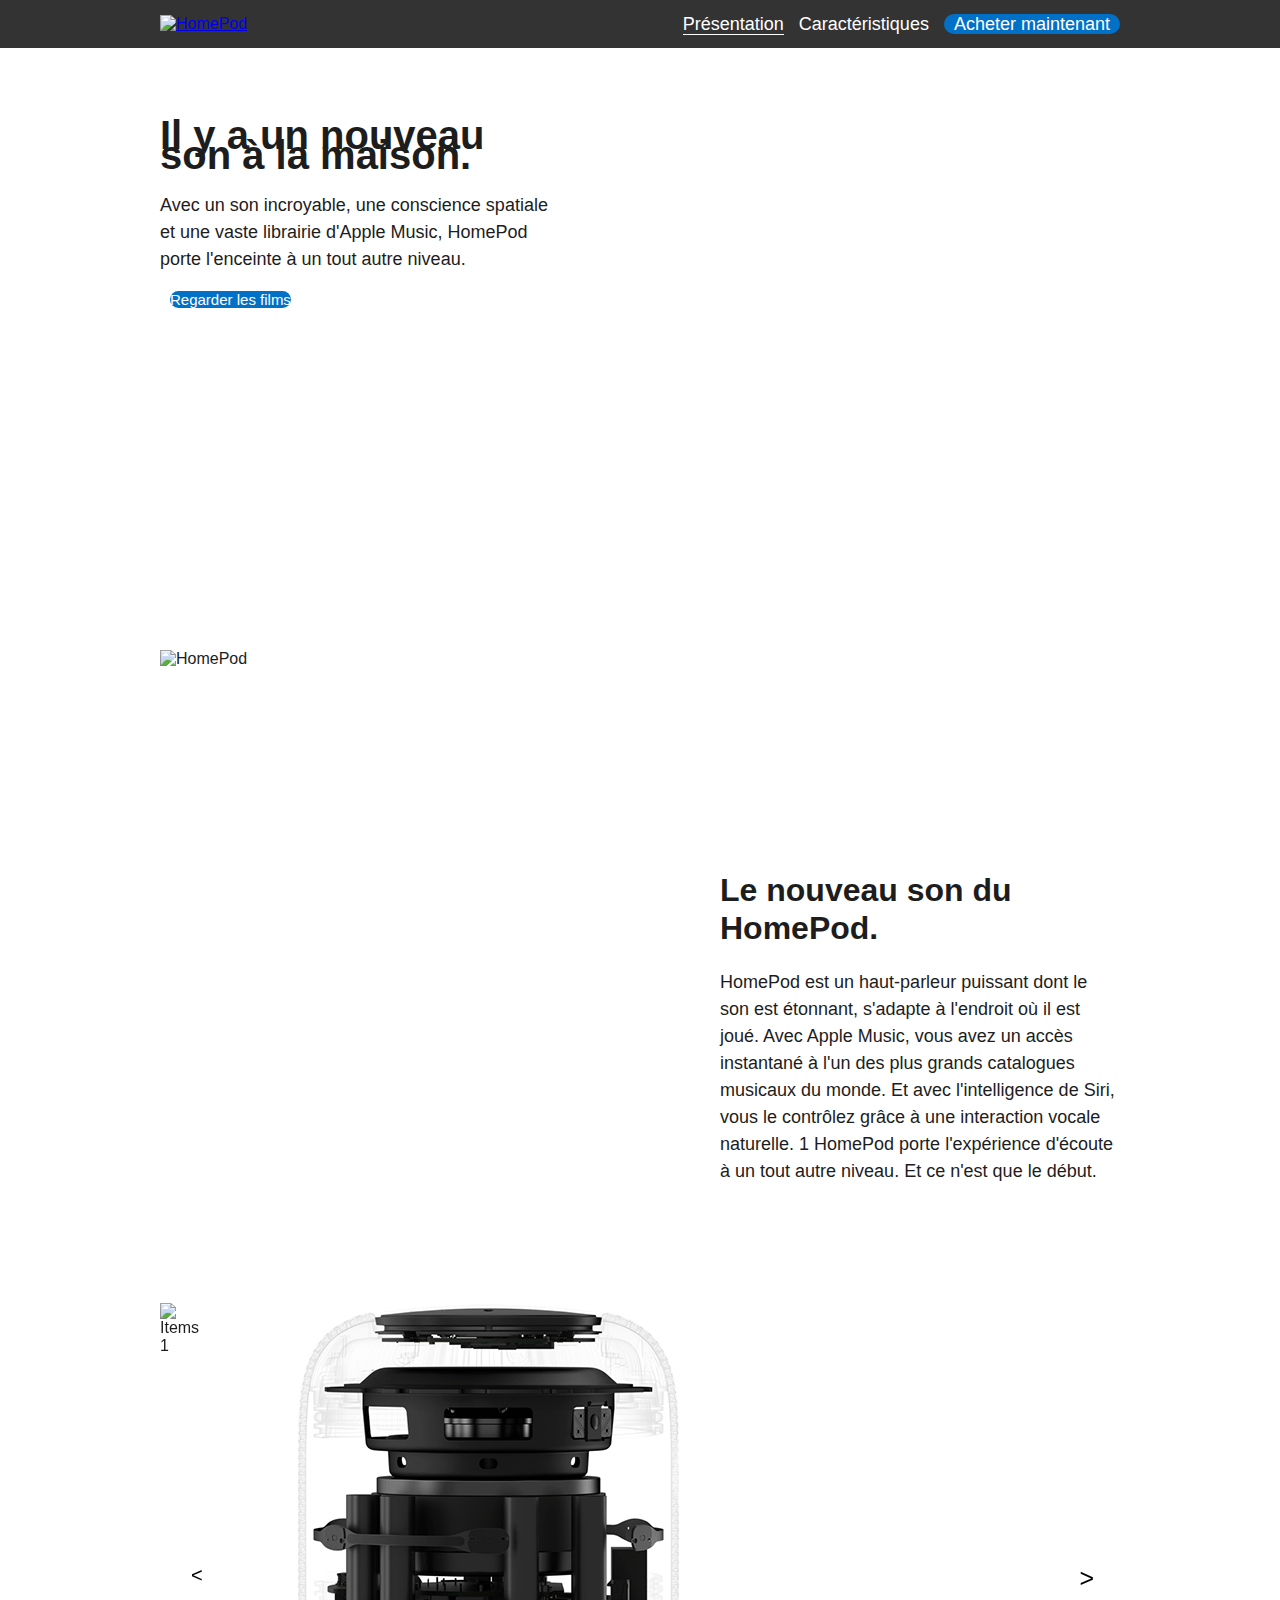
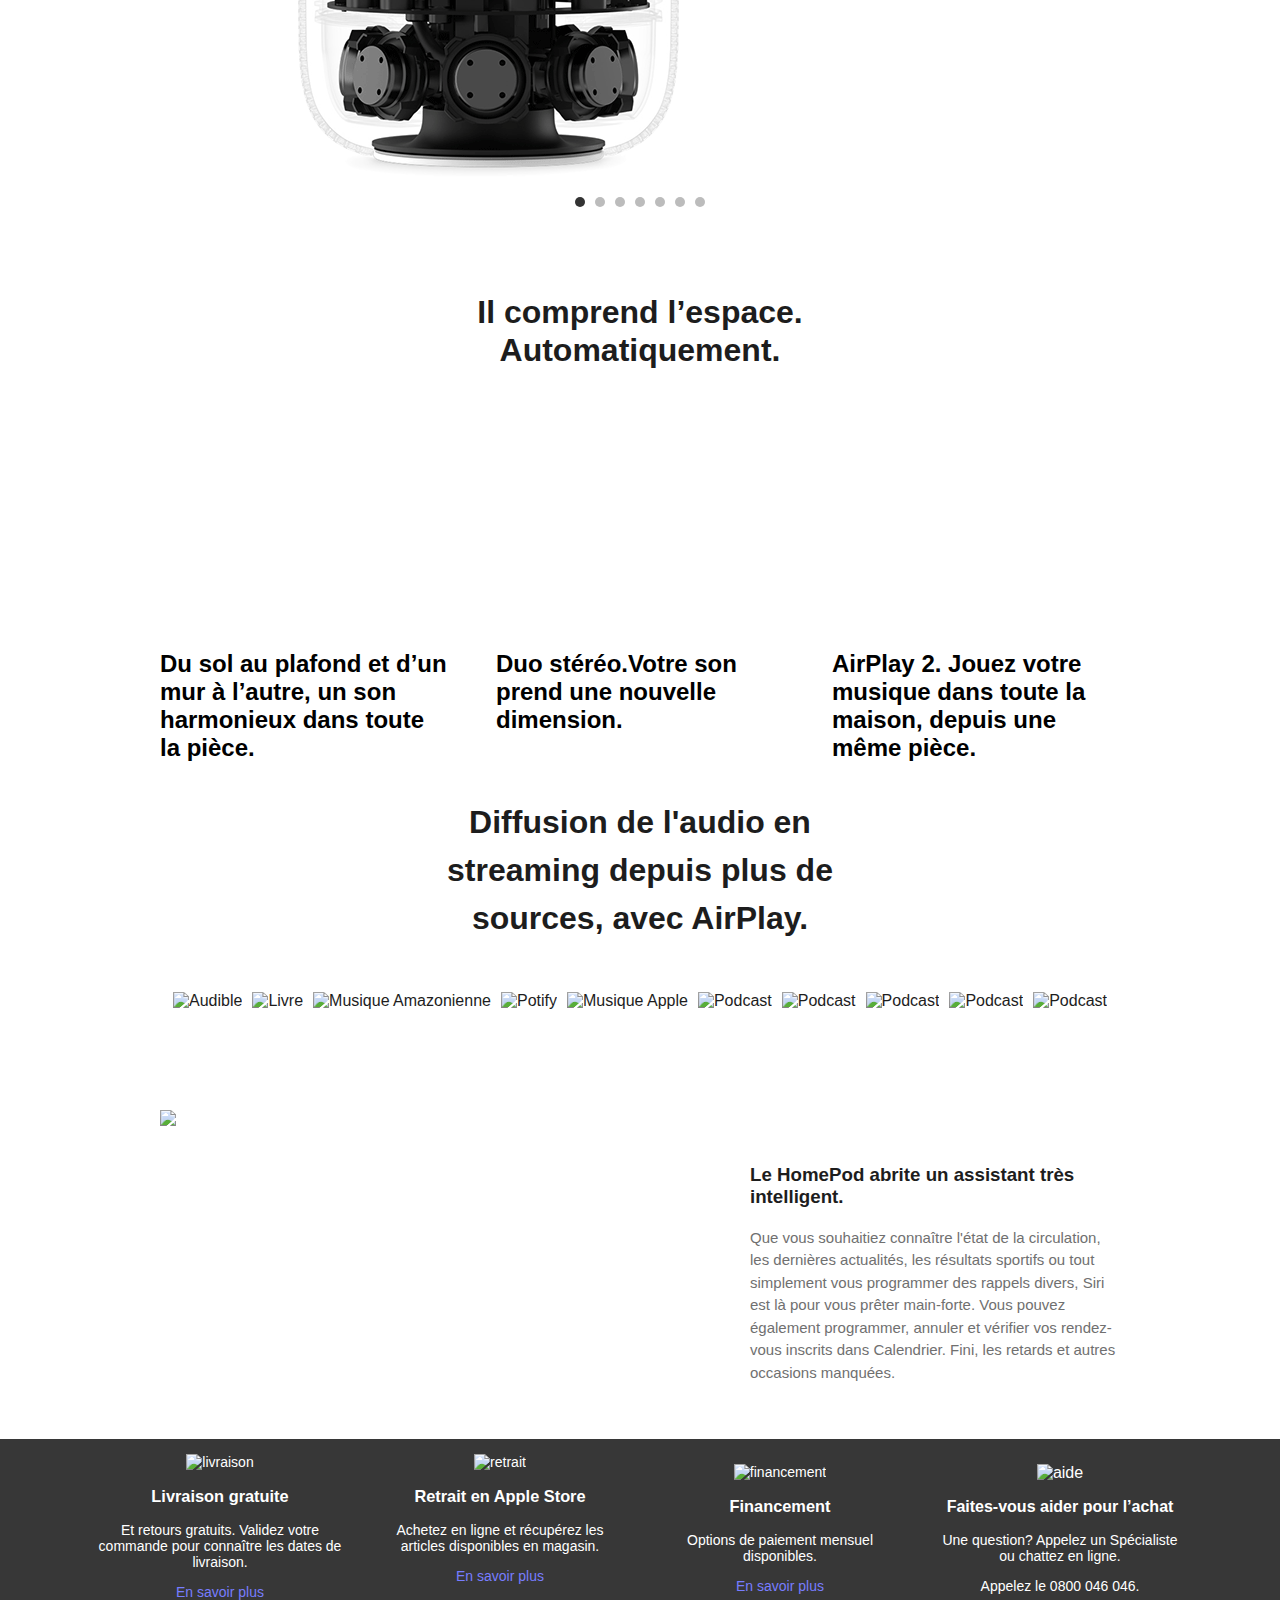
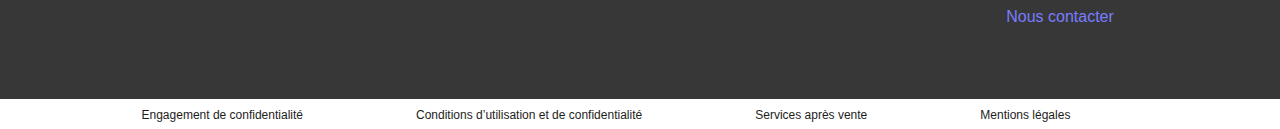
==== commit d67fd5fc: "commit19" ====
--- a/TEST/index.html
+++ b/TEST/index.html
@@ -5,8 +5,6 @@
 	<title>HomePod</title>
 	<meta name="HomePod" content="description de ma page"/>
 	<link rel="stylesheet" href="styles/main.css">
-	<link rel="stylesheet" href="styles/main_media.css">
-	
 </head>
 <body>
 	<header >
@@ -25,7 +23,7 @@
 					<li>
 						<a  class="button_achat" href="achat.html" title="Caractéristiques">Acheter maintenant</a>
 					</li>
-					
+
 				</ul>
 			</div>
 		</nav>
@@ -39,21 +37,19 @@
 						Avec un son incroyable, une conscience spatiale et une vaste librairie d'Apple Music,
 						HomePod porte l'enceinte à un tout autre niveau.
 					</p>
-					<div class="video_pub">
-						<a target="_blank" href="https://www.youtube-nocookie.com/embed/305ryPvU6A8?auplay=1" title="pub">En savoir plus</a>
-					</div>
+					<a class="video_pub" href="videopub.html" title="pub">Regarder les films</a>
 				</div>
 				<div class="premier_titre_image">
-					<img src="images/presentation/homepod_carac.png" alt="HomePod">
+
 				</div>
 			</div>
 		</div>
 		<div class="deuxiemePos">
 			<div class="deuxieme_titre_image">
-				<img src="images/presentation/homepod_top.png" alt="HomePod">	
+				<img src="images/presentation/homepod_top.png" alt="HomePod">
 			</div>
 			<div class="deuxieme_titre_texte">
-				<h2>Un son inégalé</h2>
+				<h1>Le nouveau son du HomePod.</h1>
 				<p>
 					HomePod est un haut-parleur puissant dont le son est étonnant, s'adapte à l'endroit où il est joué. Avec Apple Music, vous avez un accès instantané à l'un des plus grands catalogues musicaux du monde. Et avec l'intelligence de Siri, vous le contrôlez grâce à une interaction vocale naturelle. 1 HomePod porte l'expérience d'écoute à un tout autre niveau. Et ce n'est que le début.
 				</p>
@@ -65,13 +61,13 @@
 			<div class="sliderContainer" style="left:0;">
 				<div>
 					<img src="images/presentation/slider/homePod_entier.png" alt="Items 1">
-					
+
 				</div>
 				<div>
 					<img src="images/presentation/slider/image1slide.png" alt="Items 2">
 				</div>
 				<div>
-					
+
 					<img src="images/presentation/slider/image2slide2text1.png" alt="Items 3">
 					<div>
 						<h2>
@@ -87,7 +83,7 @@
 					</div>
 				</div>
 				<div>
-					
+
 					<img src="images/presentation/slider/image3slide3text2.png" alt="Items 4">
 					<div>
 						<h2>
@@ -100,7 +96,7 @@
 					</div>
 				</div>
 				<div>
-					
+
 					<img src="images/presentation/slider/image4slide4text3.png" alt="Items 5">
 					<div>
 						<h2>
@@ -187,7 +183,7 @@
 					la maison, depuis
 					une même pièce.
 				</h2>
-				
+
 				<p>
 					Lorsque vous placez des HomePod dans plusieurs pièces, les enceintes communiquent entre elles via AirPlay. Vous pouvez donc demander à Siri de jouer du jazz dans le salon et la bande originale de Vaiana
 					dans la chambre des enfants, ou de diffuser le même morceau dans toute la maison, de là où vous êtes
@@ -224,7 +220,6 @@
 						une excellente extension dans les graves, avec une reproduction plus profonde et plus précise des basses fréquences.
 					</p>
 				</div>
-				
 				<div class="article1_3">
 					<h3>
 						AirPlay 2. Jouez votre musique dans toute
@@ -243,43 +238,84 @@
 				</div>
 			</article>
 		-->
-		<article  class = "audio" >
-			<h2 > 
-				Diffusion de l'audio en streaming
-				depuis plus de sources, avec AirPlay. 
-			</h2 >
-			<div  class = " container icon_audio " >
-				<img src="images/presentation/logo_audio/icon_audible.jpg" alt="Audible">
-				<img src="images/presentation/logo_audio/icon_livre.jpg" alt="Livre">
-				<img src="images/presentation/logo_audio/icon_music.jpg" alt="Amazon Music">
-				<img src="images/presentation/logo_audio/icon_spotify.jpg" alt="Potify">
-				<img src="images/presentation/logo_audio/icon_apple_music.jpg" alt="Apple Music">
-				<img src="images/presentation/logo_audio/icon_podcast.jpg" alt="Podcast">
-				<img src="images/presentation/logo_audio/franceinter_icon_large.jpg" alt="Podcast">
-				<img src="images/presentation/logo_audio/nrj_icon_large.jpg" alt="Podcast">
-				<img src="images/presentation/logo_audio/rmc_icon_large.jpg" alt="Podcast">
-				<img src="images/presentation/logo_audio/skyrock_icon_large.jpg" alt="Podcast">
-			</div >
-		</article >
-		<article class = " assistant " >
-			<div  class = " assistant_image " >
-				<img  src = " images/presentation/homepod_noir_blanc.png "  alt = "homePod noir " >
-			</div >
-			<div  class = "assistant_text" >
-				<h3> 
-					Le HomePod abrite un assistant très intelligent. 
-				</h3>
-				<p>
-					Que vous souhaitiez connaître
-					l'état de la circulation, les dernières actualités,
-					les résultats sportifs ou tout simplement vous programmer des rappels divers, Siri est là pour vous prêter main-forte. Vous pouvez également programmer,
-					annuler et vérifier vos rendez-vous inscrits dans Calendrier. Fini, les retards et autres occasions manquées.
-				</p>
-			</div>
-		</article >
-	</section>
-	
-</main>
-<script src="scripts/main.js"></script>
+		<article  class = " audio " >
+			<h2 > Diffusion de l'audio en streaming
+				depuis plus de sources, avec AirPlay. </h2 >
+				<div  class = " icon_audio " >
+					<img  src = " images / presentation / logo_audio / icon_audible.jpg "  alt = " Audible " >
+					<img  src = " images / presentation / logo_audio / icon_livre.jpg "  alt = " Livre " >
+					<img  src = " images / presentation / logo_audio / icon_music.jpg "  alt = " Musique Amazonienne " >
+					<img  src = " images / presentation / logo_audio / icon_spotify.jpg "  alt = " Potify " >
+					<img  src = " images / presentation / logo_audio / icon_apple_music.jpg "  alt = " Musique Apple " >
+					<img  src = " images / presentation / logo_audio / icon_podcast.jpg "  alt = " Podcast " >
+					<img  src = " images / presentation / logo_audio / franceinter_icon_large.jpg "  alt = " Podcast " >
+					<img  src = " images / presentation / logo_audio / nrj_icon_large.jpg "  alt = " Podcast " >
+					<img  src = " images / presentation / logo_audio / rmc_icon_large.jpg "  alt = " Podcast " >
+					<img  src = " images / presentation / logo_audio / skyrock_icon_large.jpg "  alt = " Podcast " >
+				</div >
+			</article >
+			<article class = " assistant " >
+				<div  class = " assistant_image " >
+					<img  src = " images / presentation / homepod_noir_blanc.png "  alt = " " >
+				</div >
+				<div  class = " assistant_text " >
+					<h3 >
+						Le HomePod abrite un assistant très intelligent.
+					</h3>
+					<p >
+						Que vous souhaitiez connaître
+						l'état de la circulation, les dernières actualités,
+						les résultats sportifs ou tout simplement vous programmer des rappels divers, Siri est là pour vous prêter main-forte. Vous pouvez également programmer,
+						annuler et vérifier vos rendez-vous inscrits dans Calendrier. Fini, les retards et autres occasions manquées.
+					</p >
+				</div >
+			</article >
+		</section>
+	</main>
+	<footer>
+          <div class="bande">
+            <div class="livraison">
+              <a class="ac-gf-block" href="https://www.apple.com/fr/shop/goto/shipping_and_returns">
+            		<img class="buystrip" src="images/buystrip_delivery_icon_2x.png" alt="livraison">
+            		<h3 class="Livraison gratuite">Livraison gratuite</h3>
+            		<p>Et retours gratuits. Validez votre commande pour connaître les dates de livraison.</p>
+            		<span class="link">En savoir plus</span>
+          	  </a>
+            </div>
+            <div class="retrait">
+              <a class="ac-gf-block" href="https://www.apple.com/fr/shop/goto/shipping_and_returns">
+            		<img class="buystrip1" src="images/d_buystrip_store_icon_2x.png" alt="retrait">
+            		<h3 class="Retrait en Apple Store">Retrait en Apple Store</h3>
+            		<p>Achetez en ligne et récupérez les articles disponibles en magasin.</p>
+            		<span class="link">En savoir plus</span>
+            	</a>
+            </div>
+            <div class="financement">
+              <a class="ac-gf-block" href="https://www.apple.com/fr/shop/goto/ww/financing">
+            		<img class="buystrip2" src="images/icons8-euro-100.png" alt="financement">
+            		<h3 class="Financement">Financement</h3>
+            		<p>Options de paiement mensuel disponibles.</p>
+            		<span class="link">En savoir plus</span>
+            	</a>
+            </div>
+            <div class="aide">
+              <a class="ac-gf-block" href="https://contactretail.apple.com/?pg=COM:homepod&amp;ap=COM&amp;c=fr&amp;l=fr">
+            		<img class="buystrip3" src="images/bulle.png" alt="aide">
+            		<h3 class="ac-gf-buystrip-info-title">Faites-vous aider pour l’achat</h3>
+            		<p class="ac-gf-buystrip-info-copy">Une question? Appelez un Spécialiste ou chattez en ligne.</p>
+            		<p class="ac-gf-buystrip-info-caption">Appelez le 0800 046 046.</p>
+            		<span class="link">Nous contacter</span>
+            	</a>
+            </div>
+         </div>
+         <div class="clearBoth"></div>
+         <ul id="info_leg">
+					<li class="eng_de_confidentialité"><a title="Confidetialite" href="https://www.apple.com/legal/privacy/fr-ww/">Engagement de confidentialité</a></li>
+          <li class="conditions"><a title="Conditions" href="https://www.apple.com/fr/legal/internet-services/terms/site.html">Conditions d’utilisation et de confidentialité</a></li>
+          <li class="services_apres_vente"><a title="Services" href="https://www.apple.com/fr/shop/browse/open/salespolicies">Services après vente</a></li>
+          <li class="mentions_legales"><a title="MetionsLegales" href="https://www.apple.com/fr/legal/">Mentions légales</a></li>
+         <ul>
+         </footer>
+	<script src="scripts/main.js"></script>
 </body>
 </html>
--- a/TEST/styles/main.css
+++ b/TEST/styles/main.css
@@ -44,8 +44,8 @@
 
 header nav ul .button_achat{
     background-color:#0171C7;
-    border-radius: 5px;
-    padding: 5px 10px;
+    border-radius: 15px;
+    padding: 0 10px;
     color: white;
     border: none;
     text-decoration: none;
@@ -76,22 +76,22 @@
 
 .premier_titre_texte h1{
     font-size: 40px;
-    line-height: 35px;
-    
+    line-height: 20px;
+
 }
 
 .premier_titre_texte p{
     font-size: 18px;
     line-height: 27px;
 }
-.premier_titre_image img{
-    width: 100%;
-}
+
 .premier_titre_image {
     margin-top: 0px;
     margin-right: 0;
     width: 420px;
     height: 552px;
+    background: url("../images/presentation/homepod_carac.png" )no-repeat;
+
 }
 
 .premier_titre_texte a {
@@ -102,7 +102,12 @@
     text-decoration: none;
 }
 
-
+.premier_titre_texte a {
+    text-decoration: none;
+    color: white;
+    font-size: 15px;
+    margin: 10px;
+}
 
 
 
@@ -116,14 +121,14 @@
 }
 
 .deuxieme_titre_texte {
-    margin-top: 75px;
+    margin-top: 200px;
     width: 400px;
 }
 
 .deuxieme_titre_texte h1{
     font-size: 32px;
     line-height: 38px;
-    
+
 }
 
 .deuxieme_titre_texte p{
@@ -145,11 +150,25 @@
 
 /* SLIDER */
 
-
-
 .slider{
     margin:20px 0px;
-    width:960px;
+    width:100%;
+    height:510px;
+    position:relative;
+    overflow:hidden;
+    margin-bottom: 100px;
+}
+
+.sliderContainer{
+    position:absolute;
+    top : 0px;
+    transition:ease-in 0.5s all;
+    will-change: left;
+}
+
+.slider{
+    margin:20px 0px;
+    width:100%;
     height:520px;
     position:relative;
     overflow:hidden;
@@ -192,7 +211,7 @@
     font-size: 25px;
     color: black;
     background-color: rgba(255, 255, 255, 0);
-    
+
 }
 
 .pagination{
@@ -220,28 +239,24 @@
 
 /* VIDEO */
 
-.video_pub  a {
-    text-decoration: none;
-    font-size: 15px;
-    padding: 5px 10px;
-    border-radius: 15px;
-    border: 1px solid #0171C7;
-}
-
-
-
-
-
-/* ARTICLE */
 section > h2 {
     padding: 50px;
     width: 40%;
     margin: 0 auto;
     text-align: center;
-    font-size: 30px;
+    font-size: 32px;
     line-height: 38px;
 }
 
+.video {
+    margin-bottom: 50px;
+}
+
+
+
+
+
+/* ARTICLE */
 
 .minititle{
     color: black;
@@ -255,34 +270,20 @@
 .minititle .info {
     width: 30%;
     cursor: pointer;
-    
-}
-
-.minititle .info h2::after {
-    content:"v";
-    float: right;
-    transition: all .3s linear;
-    width:13px;
-    height:19px;
-    
-    
-}
-
-.info .is_open h2::after{
-	transform: rotate(180deg);
+
 }
 .minititle .info p{
     overflow: hidden;
     transition: all .3s;
 }
 
-article> h2 {
-    padding: 50px;
-    width: 40%;
+.audio h2 {
+    width: 500px;
+    font-size: 32px;
+    line-height: 48px;
     margin: 0 auto;
     text-align: center;
-    font-size: 30px;
-    line-height: 38px;
+    margin-bottom: 50px;
 }
 
 .icon_audio {
@@ -301,13 +302,13 @@
 .assistant .assitant_image img{
     margin-top: 0px;
     margin-right: 0;
-    
-    
+
+
 }
 
 .assistant .assistant_text {
     margin-top: 35px;
-    
+
     width: 370px;
 }
 
@@ -322,3 +323,80 @@
     line-height: 22.5px;
     color: #707070;
 }
+
+/*FOOTER*/
+footer{
+  margin-top: 40px;
+}
+footer div.bande{
+  background: #373737;
+  height: 260px;
+  color: white;
+  display: flex;
+  justify-content: center;
+}
+
+footer div.livraison, div.retrait, div.financement, div.aide {
+  width: 250px;
+  display:flex;
+  text-align: center;
+  margin: 15px;
+}
+
+footer div.aide h3{
+  font-size: 16px;
+}
+
+footer div.livraison, div.retrait, div.financement, div.aide p{
+  font-size: 14px;
+}
+
+footer  .clearBoth{
+  clear: both;
+}
+
+span.link{
+  color: #777dff;
+  text-decoration: none;
+}
+span.link:hover{
+  color: #37bdde;
+  text-decoration:underline;
+}
+
+a.ac-gf-block{
+  text-decoration: none;
+  color: white;
+}
+.buystrip{
+  width: 250px;
+}
+.buystrip1{
+  width: 160px;
+}
+
+.buystrip2{
+  width: 40px;
+  margin-top: 10px;
+}
+.buystrip3{
+  width: 60px;
+  margin-top:10px;
+}
+#info_leg{
+  display: flex;
+  flex-direction: row;
+  justify-content: space-around;
+  list-style:none;
+  margin-top: 6px;
+  margin-bottom: 6px;
+  margin-left: 45px;
+}
+.eng_de_confidentialité a, .conditions a, .services_apres_vente a, .mentions_legales a{
+  color: #1d1d1b;
+  text-decoration: none;
+  font-size: 12px;
+}
+.eng_de_confidentialité a:hover, .conditions a:hover, .services_apres_vente a:hover, .mentions_legales a:hover{
+  text-decoration: underline;
+}
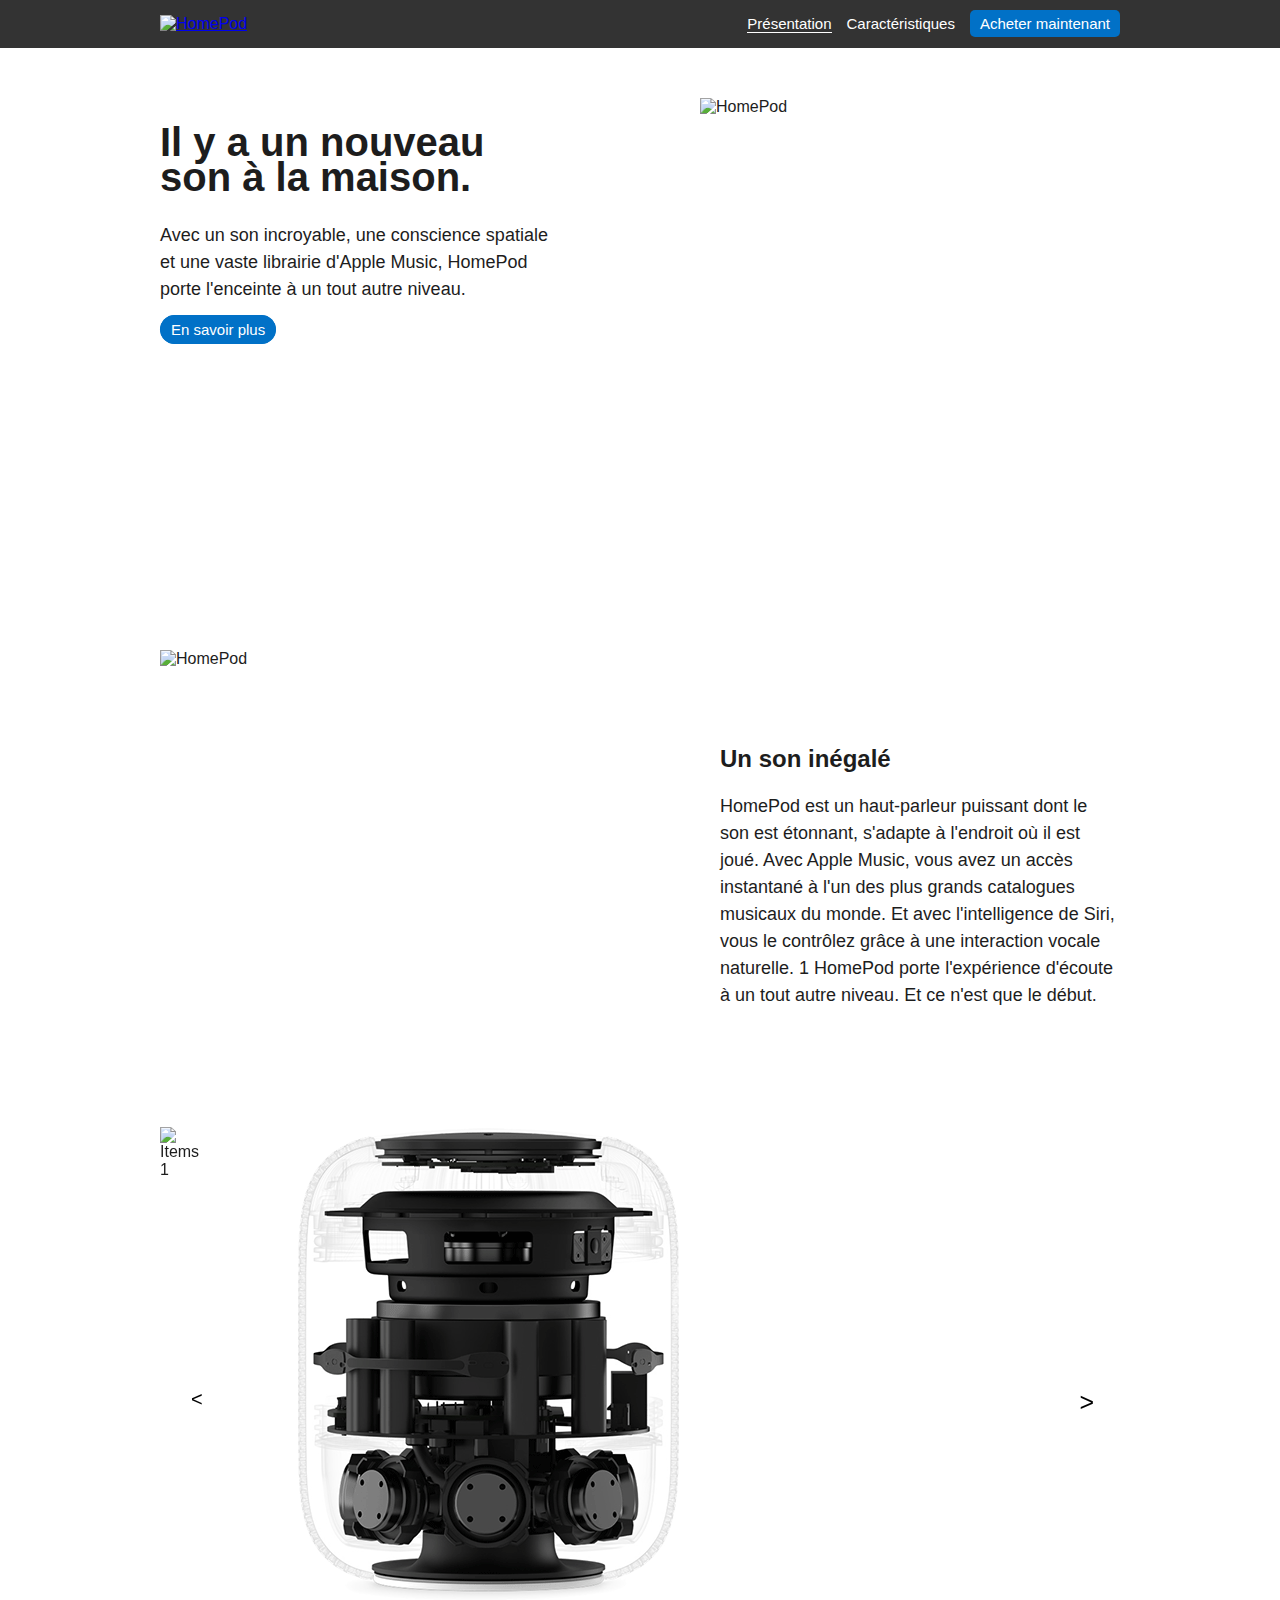
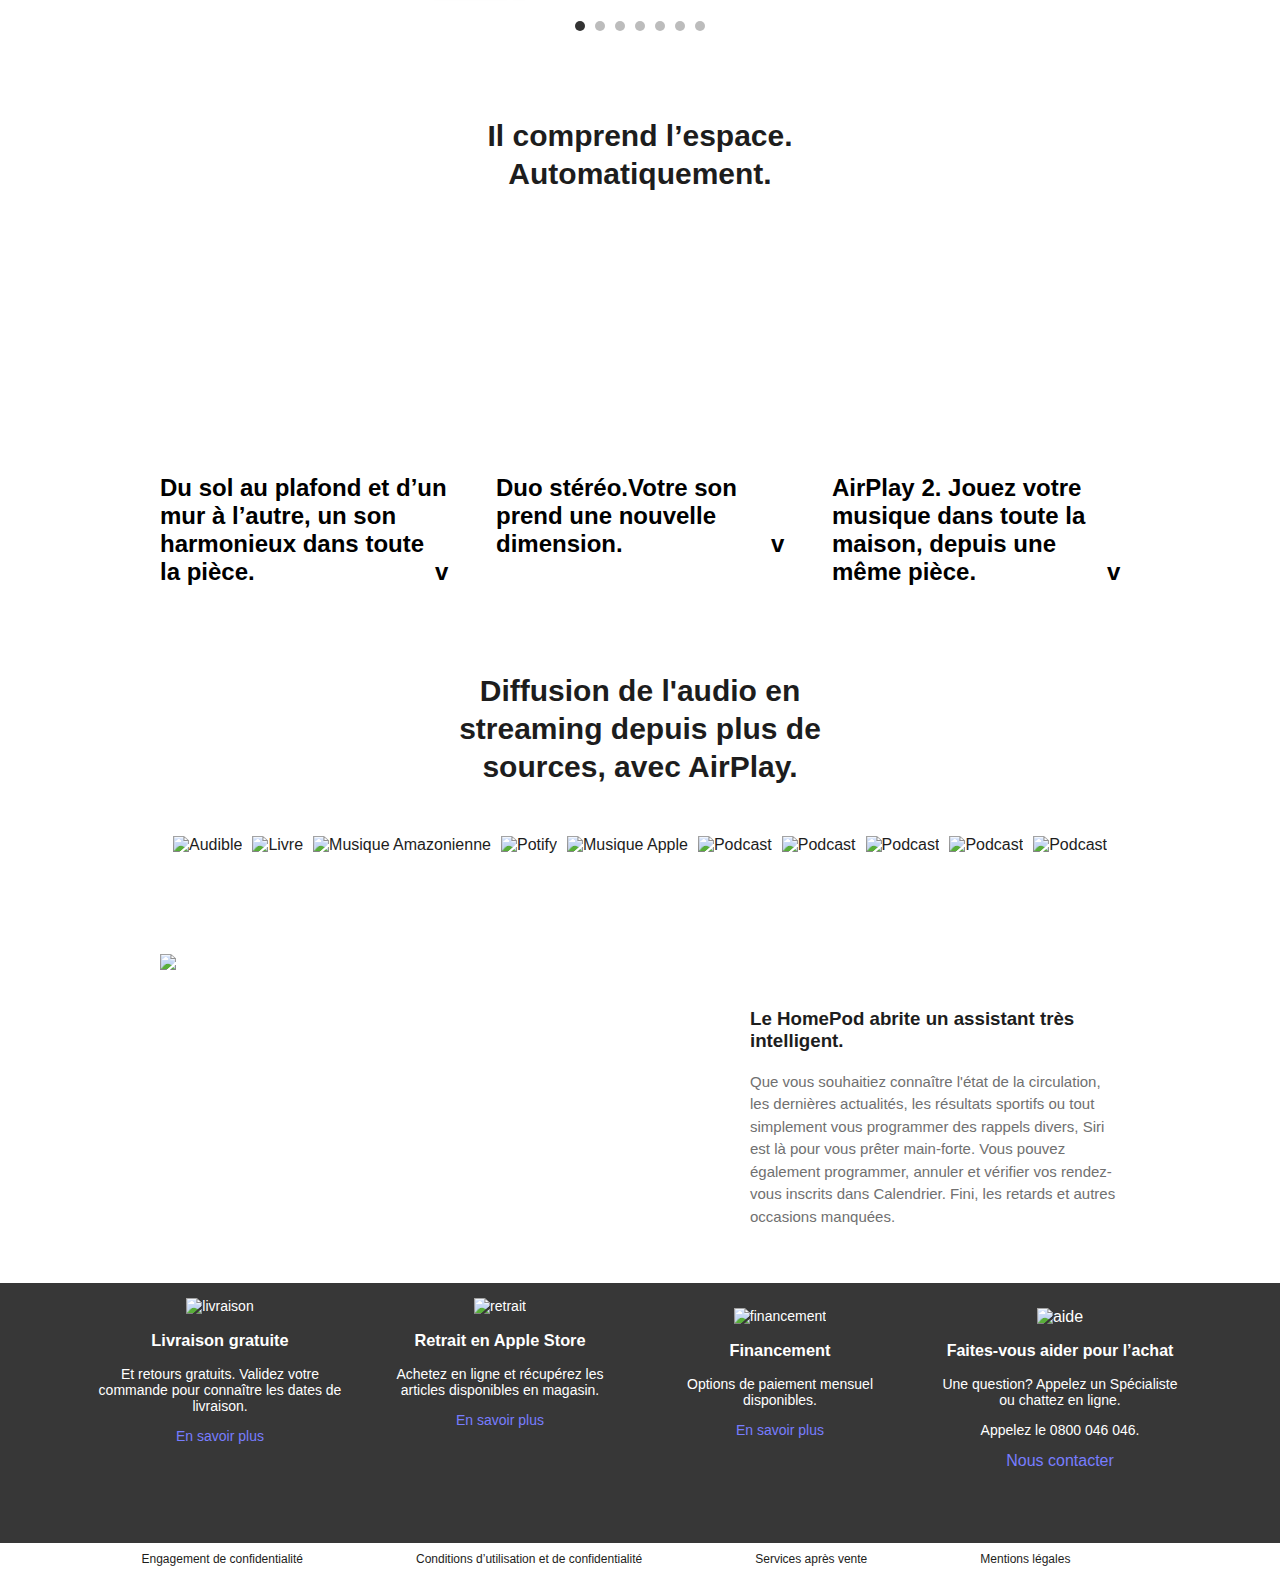
==== commit aa4e5f0c: "Merge branch 'master' of https://github.com/AntoineBaudot/semaine-int-gration" ====
--- a/TEST/index.html
+++ b/TEST/index.html
@@ -5,6 +5,8 @@
 	<title>HomePod</title>
 	<meta name="HomePod" content="description de ma page"/>
 	<link rel="stylesheet" href="styles/main.css">
+	<link rel="stylesheet" href="styles/main_media.css">
+
 </head>
 <body>
 	<header >
@@ -37,10 +39,12 @@
 						Avec un son incroyable, une conscience spatiale et une vaste librairie d'Apple Music,
 						HomePod porte l'enceinte à un tout autre niveau.
 					</p>
-					<a class="video_pub" href="videopub.html" title="pub">Regarder les films</a>
+					<div class="video_pub">
+						<a target="_blank" href="https://www.youtube-nocookie.com/embed/305ryPvU6A8?auplay=1" title="pub">En savoir plus</a>
+					</div>
 				</div>
 				<div class="premier_titre_image">
-
+					<img src="images/presentation/homepod_carac.png" alt="HomePod">
 				</div>
 			</div>
 		</div>
@@ -49,7 +53,7 @@
 				<img src="images/presentation/homepod_top.png" alt="HomePod">
 			</div>
 			<div class="deuxieme_titre_texte">
-				<h1>Le nouveau son du HomePod.</h1>
+				<h2>Un son inégalé</h2>
 				<p>
 					HomePod est un haut-parleur puissant dont le son est étonnant, s'adapte à l'endroit où il est joué. Avec Apple Music, vous avez un accès instantané à l'un des plus grands catalogues musicaux du monde. Et avec l'intelligence de Siri, vous le contrôlez grâce à une interaction vocale naturelle. 1 HomePod porte l'expérience d'écoute à un tout autre niveau. Et ce n'est que le début.
 				</p>
@@ -220,6 +224,7 @@
 						une excellente extension dans les graves, avec une reproduction plus profonde et plus précise des basses fréquences.
 					</p>
 				</div>
+
 				<div class="article1_3">
 					<h3>
 						AirPlay 2. Jouez votre musique dans toute
--- a/TEST/styles/main.css
+++ b/TEST/styles/main.css
@@ -10,6 +10,7 @@
     width: 960px;
     margin: 0 auto;
 }
+/*---------------Header--------------*/
 
 header{
     background-color: #333333;
@@ -17,7 +18,7 @@
 }
 
 header img {
-    width: 36px;
+    width: 25px;
 }
 
 header nav {
@@ -39,13 +40,13 @@
     text-decoration: none;
     color: white;
     margin-left: 15px;
-    font-size: 18px;
+    font-size: 15px;
 }
 
 header nav ul .button_achat{
     background-color:#0171C7;
-    border-radius: 15px;
-    padding: 0 10px;
+    border-radius: 5px;
+    padding: 5px 10px;
     color: white;
     border: none;
     text-decoration: none;
@@ -76,7 +77,7 @@
 
 .premier_titre_texte h1{
     font-size: 40px;
-    line-height: 20px;
+    line-height: 35px;
 
 }
 
@@ -84,14 +85,14 @@
     font-size: 18px;
     line-height: 27px;
 }
-
+.premier_titre_image img{
+    width: 100%;
+}
 .premier_titre_image {
     margin-top: 0px;
     margin-right: 0;
     width: 420px;
     height: 552px;
-    background: url("../images/presentation/homepod_carac.png" )no-repeat;
-
 }
 
 .premier_titre_texte a {
@@ -102,12 +103,7 @@
     text-decoration: none;
 }
 
-.premier_titre_texte a {
-    text-decoration: none;
-    color: white;
-    font-size: 15px;
-    margin: 10px;
-}
+
 
 
 
@@ -121,7 +117,7 @@
 }
 
 .deuxieme_titre_texte {
-    margin-top: 200px;
+    margin-top: 75px;
     width: 400px;
 }
 
@@ -150,25 +146,11 @@
 
 /* SLIDER */
 
+
+
 .slider{
     margin:20px 0px;
-    width:100%;
-    height:510px;
-    position:relative;
-    overflow:hidden;
-    margin-bottom: 100px;
-}
-
-.sliderContainer{
-    position:absolute;
-    top : 0px;
-    transition:ease-in 0.5s all;
-    will-change: left;
-}
-
-.slider{
-    margin:20px 0px;
-    width:100%;
+    width:960px;
     height:520px;
     position:relative;
     overflow:hidden;
@@ -239,24 +221,28 @@
 
 /* VIDEO */
 
+.video_pub  a {
+    text-decoration: none;
+    font-size: 15px;
+    padding: 5px 10px;
+    border-radius: 15px;
+    border: 1px solid #0171C7;
+}
+
+
+
+
+
+/* ARTICLE */
 section > h2 {
     padding: 50px;
     width: 40%;
     margin: 0 auto;
     text-align: center;
-    font-size: 32px;
+    font-size: 30px;
     line-height: 38px;
 }
 
-.video {
-    margin-bottom: 50px;
-}
-
-
-
-
-
-/* ARTICLE */
 
 .minititle{
     color: black;
@@ -272,18 +258,32 @@
     cursor: pointer;
 
 }
+
+.minititle .info h2::after {
+    content:"v";
+    float: right;
+    transition: all .3s linear;
+    width:13px;
+    height:19px;
+
+
+}
+
+.info .is_open h2::after{
+	transform: rotate(180deg);
+}
 .minititle .info p{
     overflow: hidden;
     transition: all .3s;
 }
 
-.audio h2 {
-    width: 500px;
-    font-size: 32px;
-    line-height: 48px;
+article> h2 {
+    padding: 50px;
+    width: 40%;
     margin: 0 auto;
     text-align: center;
-    margin-bottom: 50px;
+    font-size: 30px;
+    line-height: 38px;
 }
 
 .icon_audio {
--- a/TEST/styles/main_media.css
+++ b/TEST/styles/main_media.css
@@ -0,0 +1,227 @@
+@media screen and (min-width:960px) and (max-width:1024px)
+{
+    .container {
+        width: 960px;
+    }
+    
+    .premier {
+        margin-top: 50px;
+    }
+    .premierPos {
+        display: flex;
+        flex-direction: column;
+        align-items: center;
+    }
+    
+    .premier_titre_texte {
+        text-align: center;
+    }
+    
+    .premier_titre_texte h1{
+        font-size: 30px;
+        line-height: 35px;
+        width: 320px;
+        margin: 0 auto;
+    }
+    
+    .premier_titre_texte p{
+        font-size: 15px;
+        line-height: 20px;
+    }
+    .premier_titre_image img{
+        width: 100%;
+    }
+    .premier_titre_image {
+        margin-top: 25px;
+        width: 400px;
+        height: 532px;
+    }
+    
+    .deuxiemePos {
+        display: flex;
+        flex-direction: column;
+        align-items: center;
+    }
+    
+    .deuxieme_titre_texte {
+        text-align: center;
+        margin-top: 25px;
+    }
+    
+    .deuxieme_titre_texte h2{
+        font-size: 32px;
+        line-height: 38px;
+        
+    }
+    
+    .deuxieme_titre_texte p{
+        font-size: 18px;
+        line-height: 27px;
+    }
+    
+    .deuxieme_titre_image {
+        margin-top: 25px;
+        width: 400px;
+        
+    }
+    
+    .deuxieme_titre_image img {
+        margin-top:0;
+        margin-left: 0;
+        width : 400px;
+        height: 400px;
+    }
+
+    /*SLIDER*/
+
+    .slider{
+        margin:20px 0px;
+        width:100%;
+        height:410px;
+        position:relative;
+        overflow:hidden;
+        margin-bottom: 50px;
+    }
+    
+    .sliderContainer{
+        position:absolute;
+        top : 0px;
+        transition:ease-in 0.5s all;
+        will-change: left;
+    }
+    
+    .slider{
+        margin:20px 0px;
+        width:100%;
+        height:520px;
+        position:relative;
+        overflow:hidden;
+    }
+    
+    .sliderContainer{
+        position:absolute;
+        display:flex;
+        transition:ease-in 0.5s all;
+        will-change: left;
+    }
+
+    .sliderContainer img {
+        width: 768px;
+    }
+    .sliderContainer div{
+        position: relative;
+    }
+    .sliderContainer div div{
+        position: absolute;
+        width: 280px;
+        right: 10%;
+        top: 5%;
+    }
+    
+    
+    .left{
+        text-decoration: none;
+        border: none;
+        position: absolute;
+        left: 25px;
+        top: 40%;
+        font-size: 20px;
+        color: black;
+        background-color: none;
+        background-color: rgba(255, 255, 255, 0);
+    }
+    .right{
+        text-decoration: none;
+        border: none;
+        position: absolute;
+        right: 20px;
+        top: 40%;
+        font-size: 25px;
+        color: black;
+        background-color: rgba(255, 255, 255, 0);
+    
+    }
+    
+    .pagination{
+        position: absolute;
+        width: 100%;
+        display: flex;
+        justify-content: center;
+        right: 0px;
+        bottom: 50px;
+        list-style: none;
+    }
+    
+    .point{
+        height: 10px;
+        width: 10px;
+        border-radius: 50%;
+        border-color: #333333;
+        margin: 0px 5px;
+        background-color: #BCBCBC;
+    }
+    .point.current{
+        background: #333333;
+    }
+
+    /*ARTICLE*/
+    
+    .audio > h2 {
+        padding: 50px;
+        width: 70%;
+        margin: 0 auto;
+        text-align: center;
+        font-size: 30px;
+        line-height: 38px;
+    }
+    .assistant {
+        display: flex;
+        flex-direction: column;
+        align-items: center;
+
+    }
+    .assistant .assitant_image img{
+        margin-top: 0px;
+        margin-right: 0;
+        
+        
+    }
+    
+    .assistant .assistant_text {
+        margin-top: 35px;
+        text-align: center;
+        width: 370px;
+    }
+    
+    .assistant .assistant_text h3 {
+        font-size: 25px;
+        line-height: 35px;
+        color: black;
+    }
+    
+    .assistant .assistant_text p {
+        font-size: 15px;
+        line-height: 20px;
+        color: #707070;
+    }
+    
+    
+}
+
+@media screen and (min-width:600px) and (max-width:768px){
+    .container{
+        width:100%;
+    }    
+}
+
+@media screen and (max-width:600px)
+{
+    .container{
+        width:100%;
+    }
+    
+    h2{
+        text-align: center;
+    }
+    
+}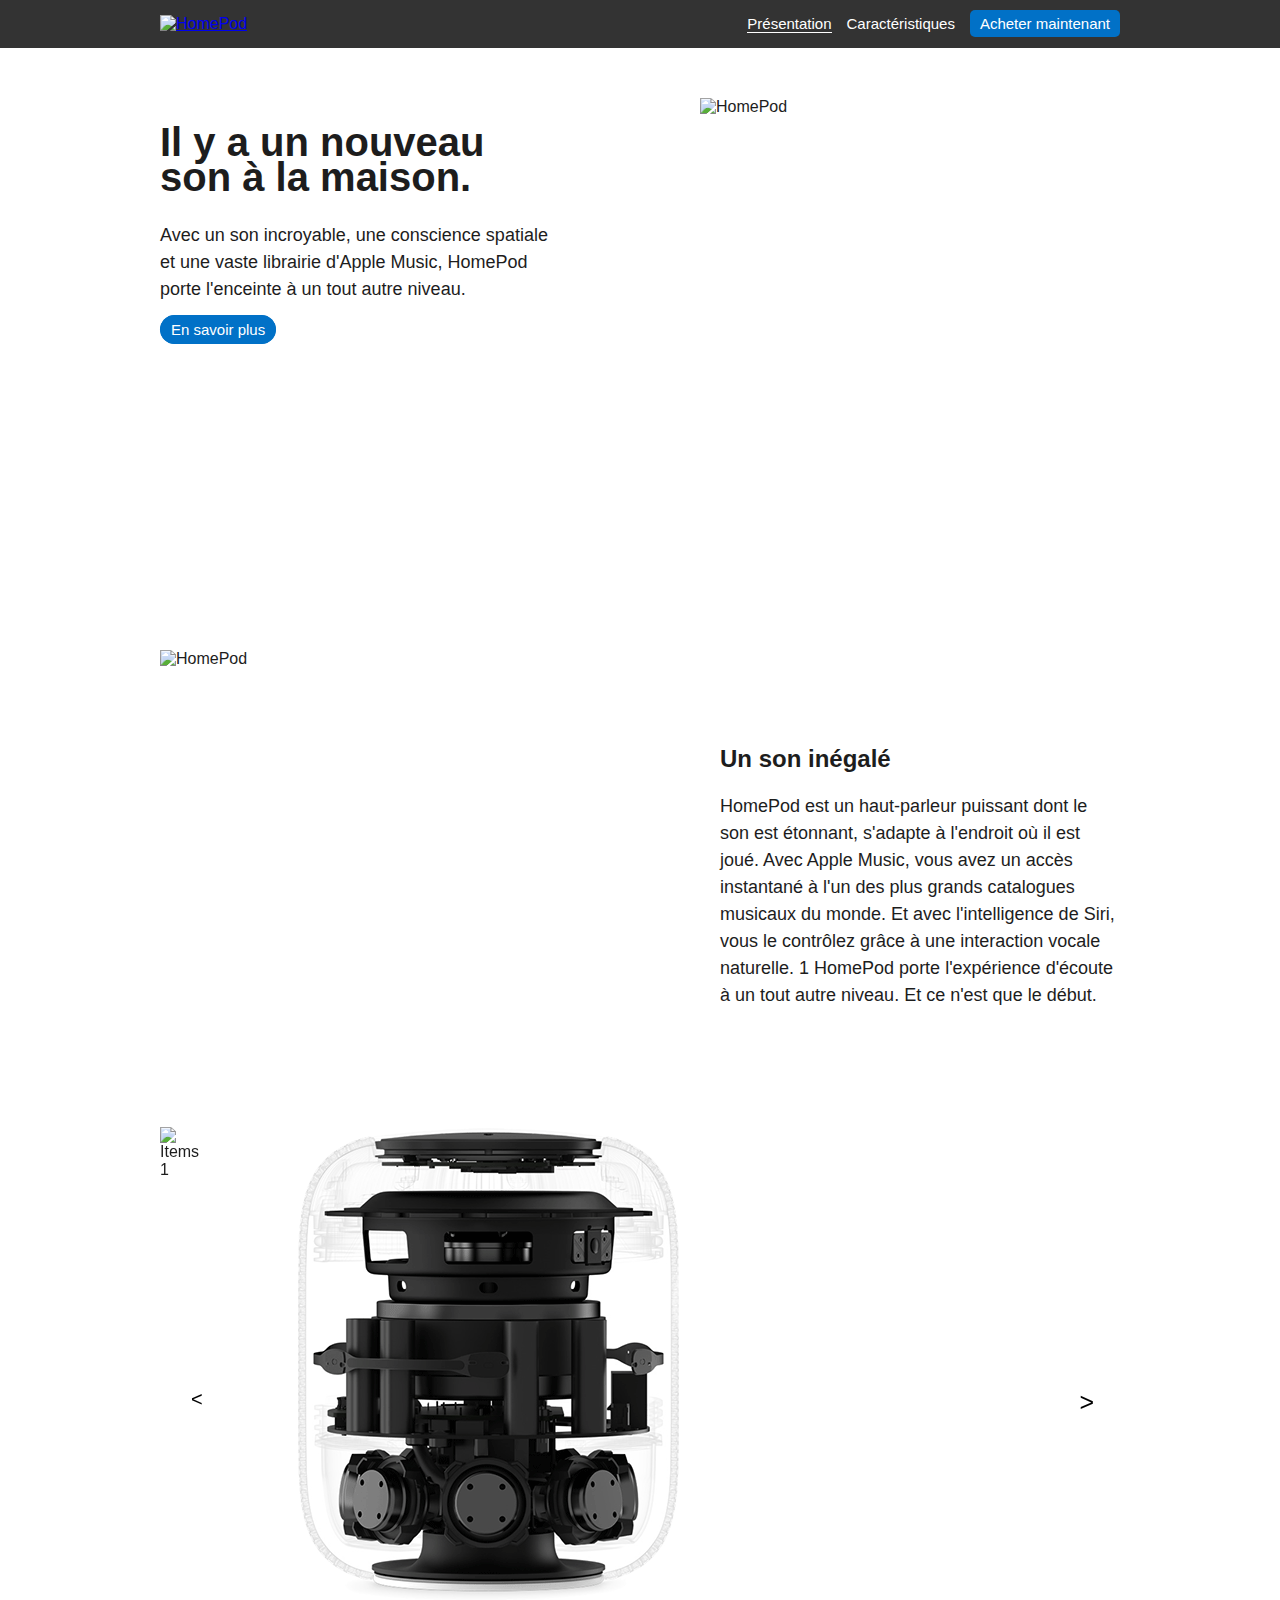
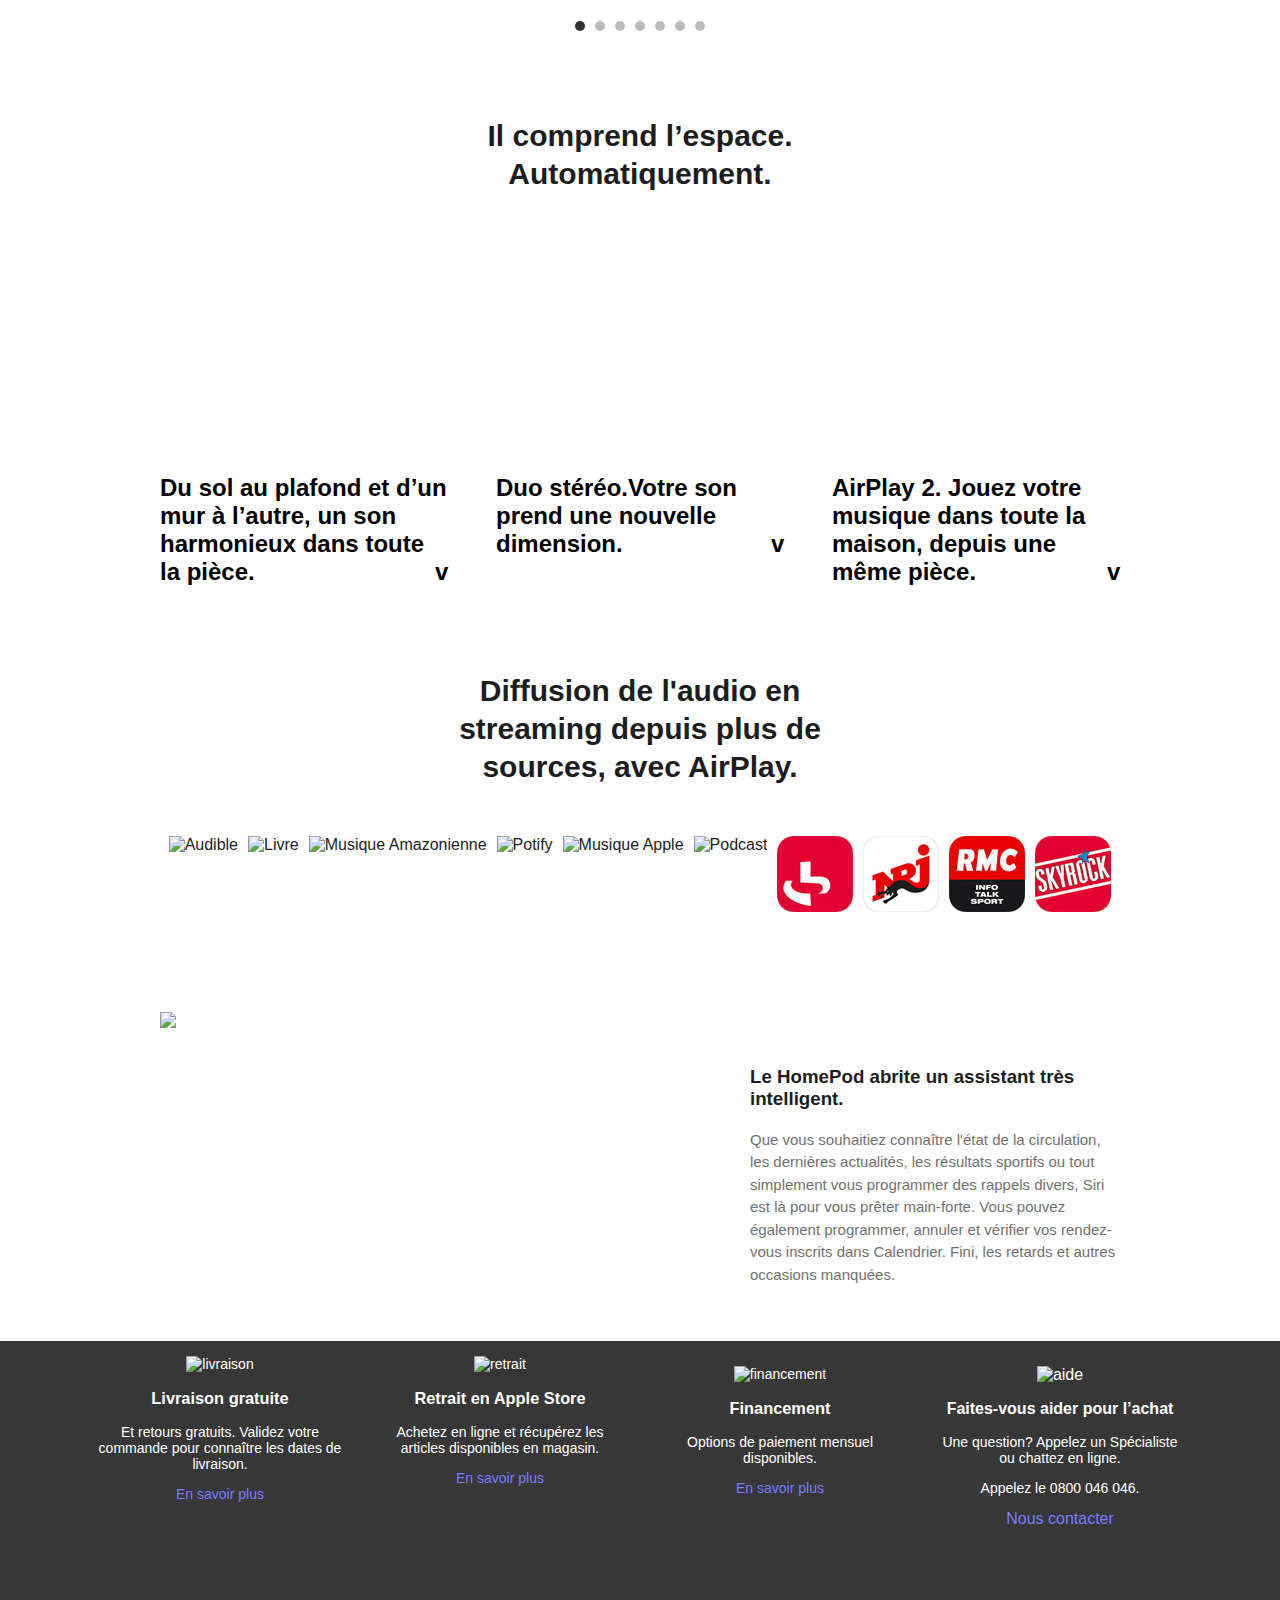
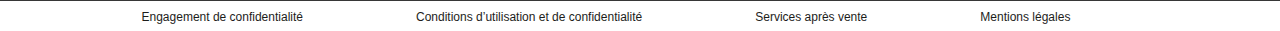
==== commit dcd4da77: "commit22" ====
--- a/TEST/index.html
+++ b/TEST/index.html
@@ -247,21 +247,21 @@
 			<h2 > Diffusion de l'audio en streaming
 				depuis plus de sources, avec AirPlay. </h2 >
 				<div  class = " icon_audio " >
-					<img  src = " images / presentation / logo_audio / icon_audible.jpg "  alt = " Audible " >
-					<img  src = " images / presentation / logo_audio / icon_livre.jpg "  alt = " Livre " >
-					<img  src = " images / presentation / logo_audio / icon_music.jpg "  alt = " Musique Amazonienne " >
-					<img  src = " images / presentation / logo_audio / icon_spotify.jpg "  alt = " Potify " >
-					<img  src = " images / presentation / logo_audio / icon_apple_music.jpg "  alt = " Musique Apple " >
-					<img  src = " images / presentation / logo_audio / icon_podcast.jpg "  alt = " Podcast " >
-					<img  src = " images / presentation / logo_audio / franceinter_icon_large.jpg "  alt = " Podcast " >
-					<img  src = " images / presentation / logo_audio / nrj_icon_large.jpg "  alt = " Podcast " >
-					<img  src = " images / presentation / logo_audio / rmc_icon_large.jpg "  alt = " Podcast " >
-					<img  src = " images / presentation / logo_audio / skyrock_icon_large.jpg "  alt = " Podcast " >
+					<img  src = " images/presentation/logo_audio/icon_audible.jpg "  alt = " Audible " >
+					<img  src = " images/presentation/logo_audio/icon_livre.jpg "  alt = " Livre " >
+					<img  src = " images/presentation/logo_audio/icon_music.jpg "  alt = " Musique Amazonienne " >
+					<img  src = " images/presentation/logo_audio/icon_spotify.jpg "  alt = " Potify " >
+					<img  src = " images/presentation/logo_audio/icon_apple_music.jpg "  alt = " Musique Apple " >
+					<img  src = " images/presentation/logo_audio/icon_podcast.jpg "  alt = " Podcast " >
+					<img  src = "images/presentation/logo_audio/franceinter_icon_large.jpg "  alt = " france inter " >
+					<img  src = "images/presentation/logo_audio/nrj_icon_large.jpg "  alt = " Podcast " >
+					<img  src = " images/presentation/logo_audio/rmc_icon_large.jpg "  alt = " Podcast " >
+					<img  src = " images/presentation/logo_audio/skyrock_icon_large.jpg "  alt = " Podcast " >
 				</div >
 			</article >
 			<article class = " assistant " >
 				<div  class = " assistant_image " >
-					<img  src = " images / presentation / homepod_noir_blanc.png "  alt = " " >
+					<img  src = " images/presentation/homepod_noir_blanc.png "  alt = " " >
 				</div >
 				<div  class = " assistant_text " >
 					<h3 >
